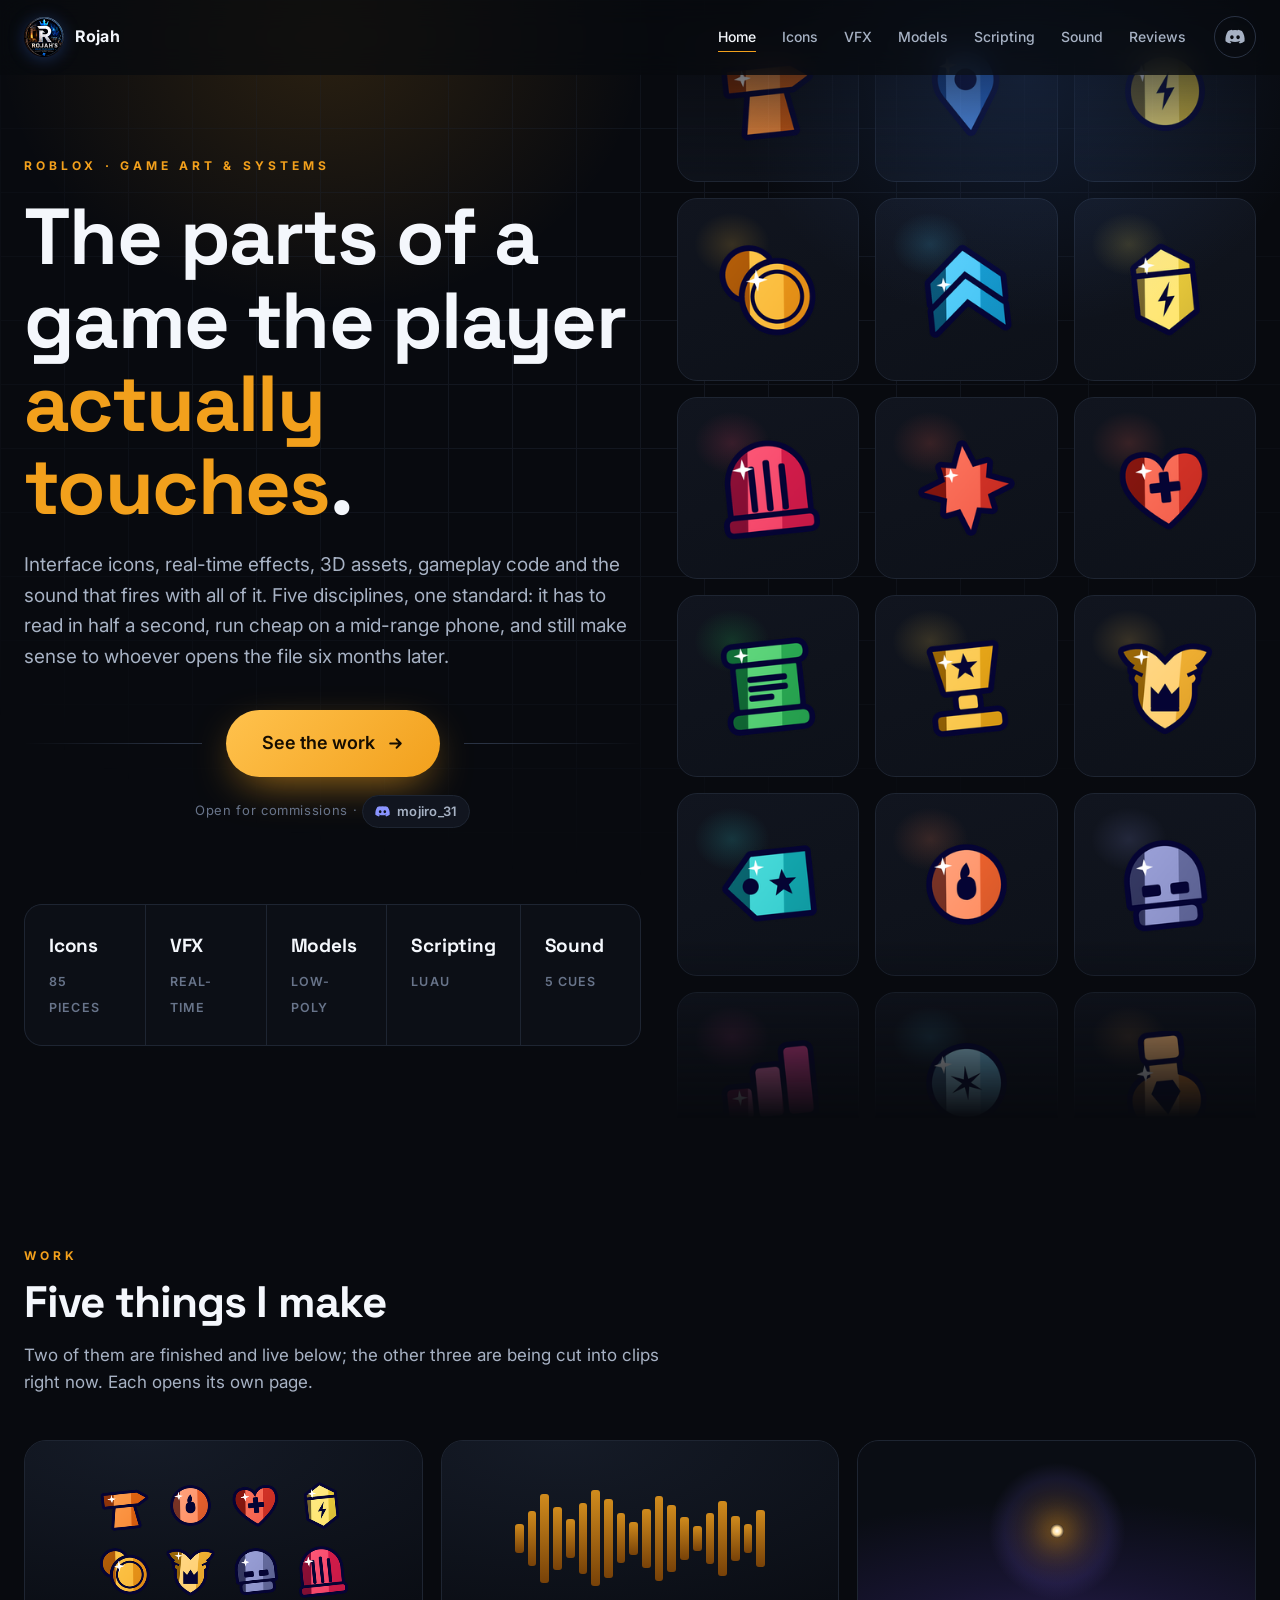
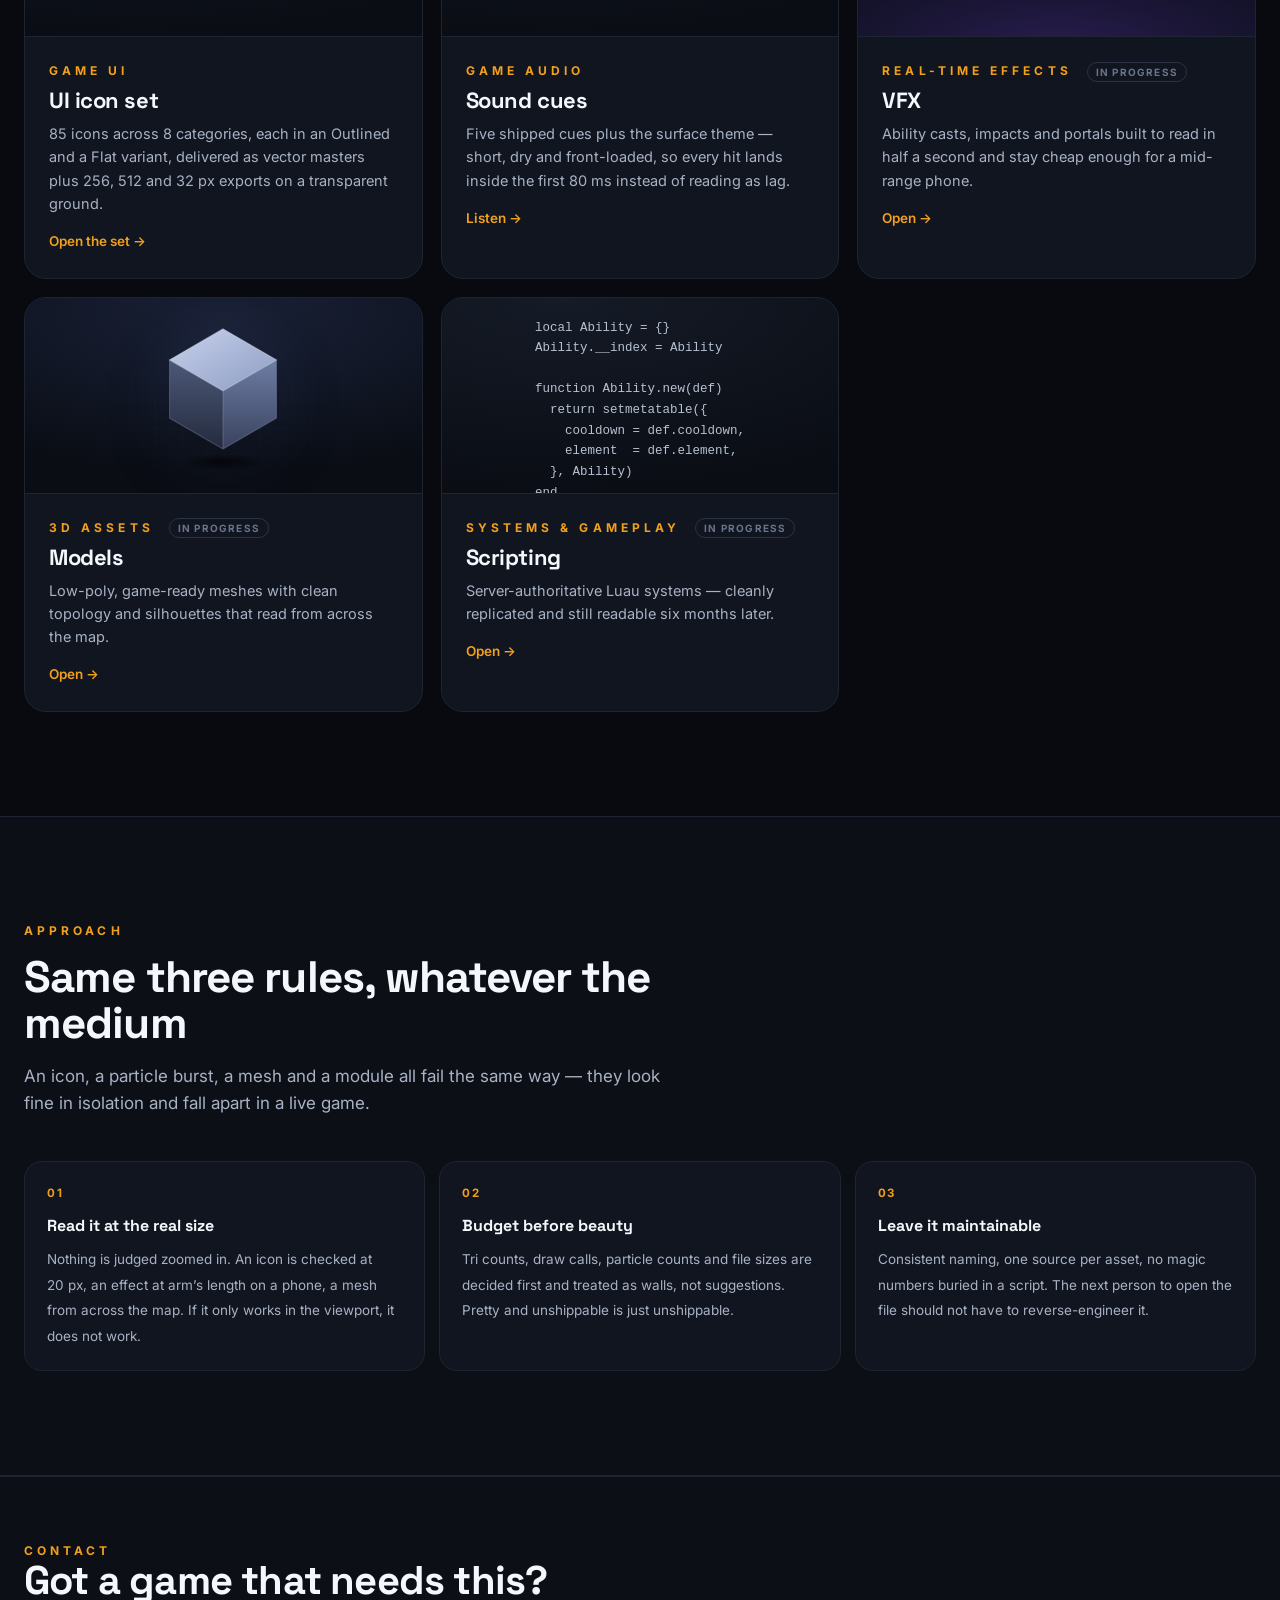
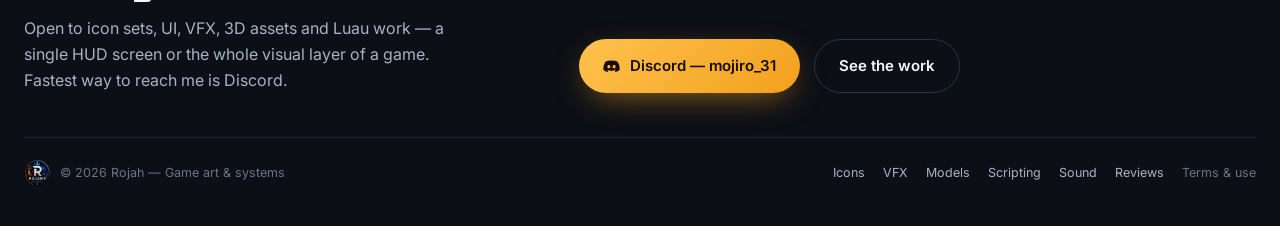
==== index.html @ 3797b139 "Portfolio site: icons, sound, VFX/models/scripting, reviews, terms" ====
<!doctype html>
<html lang="en">
<head>
<meta charset="utf-8">
<meta name="viewport" content="width=device-width,initial-scale=1">
<title>Rojah — Game UI &amp; Icon Design</title>
<meta name="description" content="Game UI icon systems — 85 icons in one visual language, built to read at 20 pixels, plus the sound cues that fire alongside them.">
<meta property="og:title" content="Rojah — Game UI &amp; Icon Design">
<meta property="og:description" content="Game UI icon systems — 85 icons in one visual language, built to read at 20 pixels, plus the sound cues that fire alongside them.">
<meta property="og:image" content="assets/og.png">
<link rel="icon" href="favicon.png">
<link rel="preconnect" href="https://fonts.googleapis.com">
<link rel="preconnect" href="https://fonts.gstatic.com" crossorigin>
<link href="https://fonts.googleapis.com/css2?family=Space+Grotesk:wght@500;700&family=Inter:wght@400;500;600;700&display=swap" rel="stylesheet">
<link rel="stylesheet" href="css/style.css">
</head>
<body>
<a class="skip" href="#main">Skip to content</a>
<nav class="nav" id="nav">
  <div class="wrap">
    <a class="brand" href="index.html"><span class="mk"><img src="assets/brand-sm.png" alt="" draggable="false"></span> Rojah</a>
    <div class="navlinks"><a href="index.html" class=on>Home</a><a href="icons.html">Icons</a><a href="vfx.html">VFX</a><a href="models.html">Models</a><a href="scripting.html">Scripting</a><a href="sounds.html">Sound</a><a href="reviews.html">Reviews</a></div>
    <button class="navcta dsc" data-copy="mojiro_31" data-tip="Add me on Discord — mojiro_31"
      aria-label="Add me on Discord, opens instructions"><svg viewBox="0 0 24 24" fill="currentColor" aria-hidden="true"><path d="M20.3 4.9A19 19 0 0 0 15.6 3.4l-.2.4a17.6 17.6 0 0 0-6.7 0l-.3-.4A19 19 0 0 0 3.7 4.9C1 9 .3 13 .6 17a19.2 19.2 0 0 0 5.8 2.9l1.2-1.9a12.4 12.4 0 0 1-1.9-.9l.5-.4a13.7 13.7 0 0 0 11.7 0l.5.4a12.4 12.4 0 0 1-2 .9l1.3 1.9a19.1 19.1 0 0 0 5.8-2.9c.4-4.7-.7-8.6-3.2-12.1ZM8.3 14.6c-1.1 0-2.1-1-2.1-2.3s.9-2.3 2.1-2.3c1.2 0 2.1 1 2.1 2.3s-.9 2.3-2.1 2.3Zm7.4 0c-1.2 0-2.1-1-2.1-2.3s.9-2.3 2.1-2.3 2.1 1 2.1 2.3-.9 2.3-2.1 2.3Z"/></svg></button>
  </div>
</nav>
<main id="main">

<header class="hero" id="top">
  <div class="gridlines"></div>
  <div class="wrap">
    <div>
      <div class="eyebrow">Roblox · Game art &amp; systems</div>
      <h1>The parts of a game the player <em>actually touches</em>.</h1>
      <p class="lede">Interface icons, real-time effects, 3D assets, gameplay code and the sound that
        fires with all of it. Five disciplines, one standard: it has to read in half a second, run cheap
        on a mid-range phone, and still make sense to whoever opens the file six months later.</p>
      <div class="cta ctarow">
        <span class="hr"></span>
        <a class="btn btn-primary" href="#work">See the work
          <svg width="15" height="15" viewBox="0 0 16 16" fill="none"><path d="M3 8h10M9 4l4 4-4 4" stroke="currentColor" stroke-width="1.8" stroke-linecap="round" stroke-linejoin="round"/></svg></a>
        <span class="hr"></span>
      </div>
      <p class="avail">Open for commissions ·
        <button class="tagbtn" data-copy="mojiro_31" aria-label="Add me on Discord, opens instructions">
          <svg viewBox="0 0 24 24" fill="currentColor" aria-hidden="true"><path d="M20.3 4.9A19 19 0 0 0 15.6 3.4l-.2.4a17.6 17.6 0 0 0-6.7 0l-.3-.4A19 19 0 0 0 3.7 4.9C1 9 .3 13 .6 17a19.2 19.2 0 0 0 5.8 2.9l1.2-1.9a12.4 12.4 0 0 1-1.9-.9l.5-.4a13.7 13.7 0 0 0 11.7 0l.5.4a12.4 12.4 0 0 1-2 .9l1.3 1.9a19.1 19.1 0 0 0 5.8-2.9c.4-4.7-.7-8.6-3.2-12.1ZM8.3 14.6c-1.1 0-2.1-1-2.1-2.3s.9-2.3 2.1-2.3c1.2 0 2.1 1 2.1 2.3s-.9 2.3-2.1 2.3Zm7.4 0c-1.2 0-2.1-1-2.1-2.3s.9-2.3 2.1-2.3 2.1 1 2.1 2.3-.9 2.3-2.1 2.3Z"/></svg><b>mojiro_31</b></button></p>
      <div class="stats disc">
        <a class="stat" href="icons.html"><b>Icons</b><span>85 pieces</span></a>
        <a class="stat" href="vfx.html"><b>VFX</b><span>Real-time</span></a>
        <a class="stat" href="models.html"><b>Models</b><span>Low-poly</span></a>
        <a class="stat" href="scripting.html"><b>Scripting</b><span>Luau</span></a>
        <a class="stat" href="sounds.html"><b>Sound</b><span>5 cues</span></a>
      </div>
    </div>
    <div class="reel" id="reel"></div>
  </div>
  <script src="js/reel.js"></script>
</header>

<section id="work">
  <div class="wrap">
    <div class="sechead reveal">
      <div class="eyebrow">Work</div>
      <h2>Five things I make</h2>
      <p>Two of them are finished and live below; the other three are being cut into clips right
        now. Each opens its own page.</p>
    </div>
    <div class="work">
      <a class="wcard reveal" href="icons.html">
        <div class="wvis" id="wvis-icons"></div>
        <div class="wtxt">
          <div class="eyebrow">Game UI</div>
          <h3>UI icon set</h3>
          <p>85 icons across 8 categories, each in an Outlined and a Flat variant, delivered as vector
            masters plus 256, 512 and 32 px exports on a transparent ground.</p>
          <span class="more">Open the set →</span>
        </div>
      </a>
      <a class="wcard reveal" href="sounds.html">
        <div class="wvis wvis-snd"><div class="wave" id="wvis-wave"></div></div>
        <div class="wtxt">
          <div class="eyebrow">Game audio</div>
          <h3>Sound cues</h3>
          <p>Five shipped cues plus the surface theme — short, dry and front-loaded, so every hit lands
            inside the first 80&nbsp;ms instead of reading as lag.</p>
          <span class="more">Listen →</span>
        </div>
      </a>
      <a class="wcard reveal" href="vfx.html">
        <div class="wvis wvis-vfx">
          <span class="glow"></span><span class="core"></span>
          <i></i><i></i><i></i>
        </div>
        <div class="wtxt">
          <div class="eyebrow">Real-time effects <em class="wip">in progress</em></div>
          <h3>VFX</h3>
          <p>Ability casts, impacts and portals built to read in half a second and stay cheap enough
            for a mid-range phone.</p>
          <span class="more">Open →</span>
        </div>
      </a>
      <a class="wcard reveal" href="models.html">
        <div class="wvis wvis-3d">
          <svg viewBox="0 0 160 172" class="cube">
            <defs>
              <linearGradient id="fTop" x1="0" y1="0" x2="1" y2="1">
                <stop offset="0" stop-color="#C7D2EC"/><stop offset="1" stop-color="#8D9CC2"/></linearGradient>
              <linearGradient id="fLeft" x1="0" y1="0" x2="0" y2="1">
                <stop offset="0" stop-color="#4C5878"/><stop offset="1" stop-color="#242B3D"/></linearGradient>
              <linearGradient id="fRight" x1="0" y1="0" x2="0" y2="1">
                <stop offset="0" stop-color="#6E7DA4"/><stop offset="1" stop-color="#39425E"/></linearGradient>
              <radialGradient id="shadow"><stop offset="0" stop-color="#000" stop-opacity=".62"/>
                <stop offset="1" stop-color="#000" stop-opacity="0"/></radialGradient>
            </defs>
            <ellipse class="cshadow" cx="80" cy="158" rx="46" ry="9" fill="url(#shadow)"/>
            <g class="cbody">
              <path d="M80 16 137 49 80 82 23 49z" fill="url(#fTop)"/>
              <path d="M23 49 80 82v62L23 111z" fill="url(#fLeft)"/>
              <path d="M137 49 80 82v62l57-33z" fill="url(#fRight)"/>
              <path d="M80 16 137 49 80 82 23 49z" fill="none" stroke="#DCE5F7" stroke-opacity=".5" stroke-width="1.2"/>
              <path d="M80 82v62M23 49v62l57 33M137 49v62L80 144" fill="none" stroke="#9FB0D6"
                    stroke-opacity=".28" stroke-width="1.2"/>
            </g>
          </svg>
        </div>
        <div class="wtxt">
          <div class="eyebrow">3D assets <em class="wip">in progress</em></div>
          <h3>Models</h3>
          <p>Low-poly, game-ready meshes with clean topology and silhouettes that read from across
            the map.</p>
          <span class="more">Open →</span>
        </div>
      </a>
      <a class="wcard reveal" href="scripting.html">
        <div class="wvis wvis-code"><pre>local Ability = {}
Ability.__index = Ability

function Ability.new(def)
  return setmetatable({
    cooldown = def.cooldown,
    element  = def.element,
  }, Ability)
end</pre></div>
        <div class="wtxt">
          <div class="eyebrow">Systems &amp; gameplay <em class="wip">in progress</em></div>
          <h3>Scripting</h3>
          <p>Server-authoritative Luau systems — cleanly replicated and still readable six months
            later.</p>
          <span class="more">Open →</span>
        </div>
      </a>
    </div>
  </div>
</section>

<section style="background:var(--bg-2);border-block:1px solid var(--line)">
  <div class="wrap">
    <div class="sechead reveal">
      <div class="eyebrow">Approach</div>
      <h2>Same three rules, whatever the medium</h2>
      <p>An icon, a particle burst, a mesh and a module all fail the same way — they look fine in
        isolation and fall apart in a live game.</p>
    </div>
    <div class="rules reveal" style="grid-template-columns:repeat(3,1fr)">
      <div class="rule"><u>01</u><b>Read it at the real size</b><span>Nothing is judged zoomed in. An icon is checked at 20&nbsp;px, an effect at arm&#8217;s length on a phone, a mesh from across the map. If it only works in the viewport, it does not work.</span></div>
      <div class="rule"><u>02</u><b>Budget before beauty</b><span>Tri counts, draw calls, particle counts and file sizes are decided first and treated as walls, not suggestions. Pretty and unshippable is just unshippable.</span></div>
      <div class="rule"><u>03</u><b>Leave it maintainable</b><span>Consistent naming, one source per asset, no magic numbers buried in a script. The next person to open the file should not have to reverse-engineer it.</span></div>
    </div>
  </div>
</section>
</main>
<footer id="contact">
  <div class="wrap">
    <div class="fgrid">
      <div>
        <div class="eyebrow">Contact</div>
        <h2>Got a game that needs this?</h2>
        <p>Open to icon sets, UI, VFX, 3D assets and Luau work — a single HUD screen or the whole
          visual layer of a game. Fastest way to reach me is Discord.</p>
      </div>
      <div class="cta" style="margin:0">
        <button class="btn btn-primary" data-copy="mojiro_31">
          <svg width="17" height="17" viewBox="0 0 24 24" fill="currentColor"><path d="M20.3 4.9A19 19 0 0 0 15.6 3.4l-.2.4a17.6 17.6 0 0 0-6.7 0l-.3-.4A19 19 0 0 0 3.7 4.9C1 9 .3 13 .6 17a19.2 19.2 0 0 0 5.8 2.9l1.2-1.9a12.4 12.4 0 0 1-1.9-.9l.5-.4a13.7 13.7 0 0 0 11.7 0l.5.4a12.4 12.4 0 0 1-2 .9l1.3 1.9a19.1 19.1 0 0 0 5.8-2.9c.4-4.7-.7-8.6-3.2-12.1ZM8.3 14.6c-1.1 0-2.1-1-2.1-2.3s.9-2.3 2.1-2.3c1.2 0 2.1 1 2.1 2.3s-.9 2.3-2.1 2.3Zm7.4 0c-1.2 0-2.1-1-2.1-2.3s.9-2.3 2.1-2.3 2.1 1 2.1 2.3-.9 2.3-2.1 2.3Z"/></svg>
          Discord — mojiro_31</button>
        <a class="btn btn-ghost" href="index.html#work">See the work</a>
      </div>
    </div>
    <div class="fine">
      <span class="fmark"><img src="assets/brand-sm.png" alt="" draggable="false">© 2026 Rojah — Game art &amp; systems</span>
      <span class="flinks">
        <a href="icons.html">Icons</a>
        <a href="vfx.html">VFX</a>
        <a href="models.html">Models</a>
        <a href="scripting.html">Scripting</a>
        <a href="sounds.html">Sound</a>
        <a href="reviews.html">Reviews</a>
        <a href="terms.html">Terms &amp; use</a>
      </span>
    </div>
  </div>
</footer>
<div class="modal" id="dsmodal">
  <div class="veil" data-dsclose></div>
  <div class="card ds">
    <button class="x" data-dsclose aria-label="Close">
      <svg width="13" height="13" viewBox="0 0 14 14"><path d="M1 1l12 12M13 1L1 13" stroke="currentColor" stroke-width="1.8" stroke-linecap="round"/></svg>
    </button>
    <div class="dsbody">
      <div class="dshead">
        <span class="dsmark"><svg viewBox="0 0 24 24" fill="currentColor" aria-hidden="true"><path d="M20.3 4.9A19 19 0 0 0 15.6 3.4l-.2.4a17.6 17.6 0 0 0-6.7 0l-.3-.4A19 19 0 0 0 3.7 4.9C1 9 .3 13 .6 17a19.2 19.2 0 0 0 5.8 2.9l1.2-1.9a12.4 12.4 0 0 1-1.9-.9l.5-.4a13.7 13.7 0 0 0 11.7 0l.5.4a12.4 12.4 0 0 1-2 .9l1.3 1.9a19.1 19.1 0 0 0 5.8-2.9c.4-4.7-.7-8.6-3.2-12.1ZM8.3 14.6c-1.1 0-2.1-1-2.1-2.3s.9-2.3 2.1-2.3c1.2 0 2.1 1 2.1 2.3s-.9 2.3-2.1 2.3Zm7.4 0c-1.2 0-2.1-1-2.1-2.3s.9-2.3 2.1-2.3 2.1 1 2.1 2.3-.9 2.3-2.1 2.3Z"/></svg></span>
        <div>
          <h3>Add me on Discord</h3>
          <p>Fastest way to reach me. I read messages daily and usually reply the same day.</p>
        </div>
      </div>

      <div class="dstag">
        <span>my tag</span>
        <code>mojiro_31</code>
        <button class="dscopy" data-tagcopy="mojiro_31">Copy</button>
      </div>

      <ol class="dssteps">
        <li><b>Open Discord</b> — the app, or <span class="mono">discord.com</span> in a browser.</li>
        <li>Go to <b>Home → Friends</b> and press the <b>Add Friend</b> button.</li>
        <li>Paste <span class="mono">mojiro_31</span> into the field and send the request.</li>
        <li>Write straight away what you need — one screen, a full icon set, VFX, models or code.
          Reference images and a rough deadline help me answer with a real price.</li>
      </ol>

      <p class="dsnote"><b>On a phone:</b> Discord app → <b>Friends</b> tab → <b>+</b> in the top
        right → <b>Add by username</b> → paste the tag.</p>
      <p class="dsnote">No account? Discord is free — sign up at
        <span class="mono">discord.com</span>, then follow the steps above.</p>
    </div>
  </div>
</div>
<script src="js/build.js"></script>
<script src="js/app.js"></script>
</body>
</html>
---- css/style.css ----
/* Portfolio — game UI, icon systems, audio */
:root{
  --bg:#080A0F; --bg-2:#0C0F16; --panel:#11151F; --panel-2:#161B27;
  --line:#1E2532; --line-2:#2A3344;
  --ink:#F4F7FC; --ink-2:#A7B2C4; --ink-3:#68748A;
  --gold:#F2A01C; --navy:#050434; --blue:#4C8DFF;
  --r:18px; --maxw:1280px;
  --ease:cubic-bezier(.22,.61,.36,1);
}
*{margin:0;padding:0;box-sizing:border-box}
[hidden]{display:none!important}
html{scroll-behavior:smooth;scroll-padding-top:94px}
body{
  background:var(--bg);color:var(--ink);
  font-family:Inter,-apple-system,BlinkMacSystemFont,"Segoe UI",Roboto,sans-serif;
  font-size:16px;line-height:1.6;-webkit-font-smoothing:antialiased;overflow-x:hidden;
}
h1,h2,h3,.display{font-family:"Space Grotesk",Inter,sans-serif;letter-spacing:-.02em;line-height:1.05;font-weight:700}
a{color:inherit;text-decoration:none}
img{display:block;max-width:100%}
button{font:inherit;color:inherit;background:none;border:none;cursor:pointer}
:focus{outline:none}
:focus-visible{outline:2px solid var(--gold);outline-offset:3px}
.wrap{width:min(var(--maxw),calc(100% - 48px));margin-inline:auto}
.skip{position:absolute;left:-9999px;top:0;z-index:200;background:var(--gold);color:#160D00;
  font-weight:700;font-size:14px;padding:12px 20px;border-radius:0 0 12px 0}
.skip:focus{left:0}
.eyebrow{font-size:12px;letter-spacing:.34em;text-transform:uppercase;color:var(--gold);font-weight:700}

/* ---------- nav ---------- */
.nav{position:fixed;inset:0 0 auto;z-index:60;backdrop-filter:blur(14px);
  background:rgba(8,10,15,.72);border-bottom:1px solid transparent;transition:border-color .3s,background .3s}
.nav.stuck{border-bottom-color:var(--line);background:rgba(8,10,15,.9)}
.nav .wrap{display:flex;align-items:center;gap:28px;height:74px}
.brand{display:flex;align-items:center;gap:11px;font-weight:700;letter-spacing:-.01em}
.brand .mk{width:40px;height:40px;display:grid;place-items:center;flex:0 0 auto}
.brand .mk img{width:40px;height:40px;filter:drop-shadow(0 2px 8px rgba(60,120,255,.28))}
.brand{font-size:16px;letter-spacing:.01em}
.navlinks{display:flex;gap:26px;margin-left:auto;font-size:14px;color:var(--ink-2);font-weight:500}
.navlinks a{position:relative;padding:4px 0;transition:color .2s}
.navlinks a:hover{color:var(--ink)}
.navlinks a:after{content:"";position:absolute;left:0;right:100%;bottom:0;height:1.5px;background:var(--gold);transition:right .28s var(--ease)}
.navlinks a:hover:after{right:0}
.navcta{font-size:13px;font-weight:600;padding:9px 16px;border:1px solid var(--line-2);border-radius:999px;
  transition:border-color .25s,background .25s,transform .25s}
.navcta:hover{border-color:var(--gold);background:rgba(242,160,28,.09);transform:translateY(-1px)}

/* ---------- hero ---------- */
.hero{position:relative;padding:156px 0 96px;overflow:hidden}
.hero:before{content:"";position:absolute;left:-10%;top:-30%;width:900px;height:760px;pointer-events:none;
  background:radial-gradient(closest-side,rgba(242,160,28,.15),transparent 72%)}
.hero:after{content:"";position:absolute;right:-12%;top:-24%;width:820px;height:700px;pointer-events:none;
  background:radial-gradient(closest-side,rgba(76,141,255,.14),transparent 72%)}
.gridlines{position:absolute;inset:0;pointer-events:none;opacity:.5;
  background-image:linear-gradient(var(--line) 1px,transparent 1px),linear-gradient(90deg,var(--line) 1px,transparent 1px);
  background-size:64px 64px;
  mask-image:radial-gradient(ellipse 90% 60% at 50% 30%,#000 20%,transparent 78%);
  -webkit-mask-image:radial-gradient(ellipse 90% 60% at 50% 30%,#000 20%,transparent 78%)}
.hero .wrap{position:relative;display:grid;grid-template-columns:minmax(0,1.05fr) minmax(0,.95fr);gap:56px;align-items:center}
.hero h1{font-size:clamp(42px,6.2vw,80px);margin:20px 0 22px}
.hero h1 em{font-style:normal;color:var(--gold)}
.lede{font-size:19px;color:var(--ink-2);max-width:56ch}
.cta{display:flex;gap:14px;margin-top:34px;flex-wrap:wrap}
.hero .cta{margin-top:38px;justify-content:center}
.ctarow{align-items:center;gap:24px;flex-wrap:nowrap}
.hr{flex:1 1 auto;min-width:0;height:1px;
  background:linear-gradient(90deg,transparent,var(--line-2) 88%)}
.hr + .btn + .hr{background:linear-gradient(90deg,var(--line-2) 12%,transparent)}
.avail{margin-top:18px;text-align:center;font-size:13px;letter-spacing:.05em;color:var(--ink-3)}
.avail b{color:var(--ink-2);font-weight:600}
.hero .cta .btn{font-size:18px;padding:19px 36px;gap:12px;border-radius:999px}
.hero .cta .btn svg{width:17px;height:17px}
.hero .cta .btn-primary{box-shadow:0 14px 44px -14px rgba(242,160,28,.8)}
.hero .cta .btn-primary:hover{box-shadow:0 20px 54px -14px rgba(242,160,28,.95)}
.btn{display:inline-flex;align-items:center;gap:10px;padding:14px 24px;border-radius:999px;font-weight:600;font-size:15px;
  transition:transform .25s var(--ease),box-shadow .25s,background .25s,border-color .25s}
.btn-primary{background:linear-gradient(135deg,#FFC24D,var(--gold));color:#160D00;box-shadow:0 10px 34px -12px rgba(242,160,28,.75)}
.btn-primary:hover{transform:translateY(-2px);box-shadow:0 16px 42px -12px rgba(242,160,28,.9)}
.btn-ghost{border:1px solid var(--line-2);color:var(--ink)}
.btn-ghost:hover{border-color:var(--ink-3);transform:translateY(-2px);background:rgba(255,255,255,.03)}

/* hero marquee */
.reel{position:absolute;top:-156px;bottom:-72px;right:0;width:min(47%,620px);min-width:0;
  display:grid;grid-template-columns:repeat(3,minmax(0,1fr));gap:16px;overflow:hidden;
  mask-image:linear-gradient(#0000,#000 16%,#000 84%,#0000);
  -webkit-mask-image:linear-gradient(#0000,#000 16%,#000 84%,#0000)}
.reel-col{display:flex;flex-direction:column;gap:16px;min-width:0;animation:drift 46s linear infinite}
.reel-col:nth-child(2){animation-duration:58s;animation-direction:reverse}
.reel-col:nth-child(3){animation-duration:52s}
@keyframes drift{to{transform:translateY(-50%)}}
.reel-cell{flex:0 0 auto;aspect-ratio:1;min-width:0;display:grid;place-items:center;border:1px solid var(--line);
  border-radius:20px;background:linear-gradient(160deg,var(--panel),#0D1119);position:relative;overflow:hidden}
.reel-cell:before{content:"";position:absolute;inset:0;opacity:.5;
  background:radial-gradient(closest-side at 30% 25%,var(--c,#fff0),transparent 70%)}
.reel-cell img,.reel-cell canvas{width:58%;height:auto;position:relative;pointer-events:none}
@media (prefers-reduced-motion:reduce){.reel-col{animation:none}}

/* ---------- stats ---------- */
.stats{display:grid;grid-template-columns:repeat(4,1fr);gap:1px;background:var(--line);
  border:1px solid var(--line);border-radius:var(--r);overflow:hidden;margin-top:76px}
.stat{background:var(--bg-2);padding:26px 24px;transition:background .25s}
.stat b{display:block;font-family:"Space Grotesk",sans-serif;font-size:38px;font-weight:700;letter-spacing:-.03em}
.stat span{font-size:12.5px;color:var(--ink-3);letter-spacing:.11em;text-transform:uppercase;font-weight:600}
.stats.disc{grid-template-columns:repeat(5,1fr)}
.stats.disc .stat b{font-size:19px;letter-spacing:-.01em;margin-bottom:7px}
.stats.disc .stat span{letter-spacing:.09em}
.stats.disc a.stat:hover{background:var(--panel-2)}
.stats.disc a.stat:hover b{color:var(--gold)}

/* ---------- sections ---------- */
section{padding:104px 0;position:relative}
.sechead{max-width:660px;margin-bottom:44px}
.sechead h2{font-size:clamp(30px,3.6vw,44px);margin:14px 0 16px}
.sechead p{color:var(--ink-2);font-size:17px}

/* ---------- toolbar ---------- */
.toolbar{position:sticky;top:74px;z-index:40;display:flex;flex-direction:column;gap:12px;
  padding:16px 0 14px;background:var(--bg);margin-bottom:26px}
.toolbar:after{content:"";position:absolute;left:0;right:0;top:100%;height:26px;pointer-events:none;
  background:linear-gradient(var(--bg),transparent)}
.tbtop{display:flex;gap:14px;align-items:center}
.search{position:relative;flex:0 1 280px}
.search input{width:100%;padding:11px 14px 11px 38px;border-radius:11px;background:var(--panel);
  border:1px solid var(--line);color:var(--ink);font-size:14px;transition:border-color .2s}
.search input:focus{outline:none;border-color:var(--gold)}
.search svg{position:absolute;left:13px;top:50%;transform:translateY(-50%);opacity:.45}
.chips{display:flex;gap:8px;flex-wrap:wrap}
.chip{font-size:13px;font-weight:600;padding:9px 15px;border-radius:999px;border:1px solid var(--line);
  color:var(--ink-2);background:var(--panel);transition:all .2s}
.chip:hover{border-color:var(--line-2);color:var(--ink)}
.chip.on{background:var(--gold);border-color:var(--gold);color:#160D00}
.chip i{font-style:normal;opacity:.6;margin-left:6px;font-size:11px}
.seg{margin-left:auto;display:flex;padding:4px;background:var(--panel);border:1px solid var(--line);border-radius:999px}
.seg button{font-size:13px;font-weight:600;padding:7px 15px;border-radius:999px;color:var(--ink-3);transition:all .2s}
.seg button.on{background:var(--panel-2);color:var(--ink);box-shadow:0 1px 0 rgba(255,255,255,.05) inset}

/* ---------- icon grid ---------- */
.grid{display:grid;grid-template-columns:repeat(auto-fill,minmax(104px,1fr));gap:11px}
.cell{min-width:0}
.cell{position:relative;border:1px solid var(--line);border-radius:14px;background:var(--panel);
  padding:16px 8px 12px;display:flex;flex-direction:column;align-items:center;gap:10px;cursor:pointer;
  transition:transform .3s var(--ease),border-color .3s,background .3s;
  opacity:0;transform:translateY(14px)}
.cell.in{opacity:1;transform:none}
.cell:before{content:"";position:absolute;inset:0;border-radius:inherit;opacity:0;transition:opacity .35s;
  background:radial-gradient(closest-side at 50% 34%,var(--c),transparent 72%)}
.cell:hover{transform:translateY(-5px);border-color:var(--line-2);background:var(--panel-2)}
.cell:hover:before{opacity:.19}
.cell img,.cell canvas{width:48px;height:48px;position:relative;transition:transform .35s var(--ease)}
.cell:hover img,.cell:hover canvas{transform:scale(1.09)}
.cell span{position:relative;font-size:11.5px;font-weight:600;color:var(--ink-2);text-align:center;line-height:1.28}
.empty{padding:60px 0;text-align:center;color:var(--ink-3)}

/* ---------- modal ---------- */
.modal{position:fixed;inset:0;z-index:90;display:none;place-items:center;padding:24px}
.modal.open{display:grid}
.modal .veil{position:absolute;inset:0;background:rgba(4,6,10,.82);backdrop-filter:blur(8px);animation:fade .25s}
.card{position:relative;width:min(720px,100%);background:var(--bg-2);border:1px solid var(--line-2);
  border-radius:24px;overflow:hidden;animation:pop .32s var(--ease)}
@keyframes fade{from{opacity:0}}
@keyframes pop{from{opacity:0;transform:translateY(16px) scale(.97)}}
.card .top{display:grid;grid-template-columns:250px 1fr;gap:26px;padding:30px}
.stage{position:relative;aspect-ratio:1;border-radius:18px;border:1px solid var(--line);
  background:linear-gradient(160deg,var(--panel),#0A0D14);display:grid;place-items:center;overflow:hidden}
.stage:before{content:"";position:absolute;inset:0;opacity:.22;background:radial-gradient(closest-side,var(--c),transparent 72%)}
.stage img{width:70%;height:auto;position:relative}
.stage canvas{width:216px;max-width:92%;height:auto;position:relative}
.card h3{font-size:27px;margin-bottom:6px}
.card .cat{font-size:13px;color:var(--gold);font-weight:600;letter-spacing:.05em;text-transform:uppercase}
.meta{display:flex;flex-wrap:wrap;gap:8px;margin:20px 0 22px}
.meta em{font-style:normal;font-size:12px;font-weight:600;color:var(--ink-2);background:var(--panel);
  border:1px solid var(--line);border-radius:999px;padding:6px 12px;display:inline-flex;align-items:center;gap:7px}
.swatch{width:11px;height:11px;border-radius:3px;background:var(--c)}
.dl{display:flex;gap:9px;flex-wrap:wrap}
.dl a{font-size:12.5px;font-weight:600;padding:9px 14px;border-radius:10px;border:1px solid var(--line-2);transition:.2s}
.dl a:hover{border-color:var(--gold);color:var(--gold)}
.card .bar{display:flex;align-items:center;gap:10px;padding:14px 30px;border-top:1px solid var(--line);color:var(--ink-3);font-size:12.5px}
.card .bar .sp{margin-left:auto;display:flex;gap:8px}
.nb{width:32px;height:32px;border-radius:9px;border:1px solid var(--line-2);display:grid;place-items:center;transition:.2s}
.nb:hover{border-color:var(--gold);color:var(--gold)}
.x{position:absolute;top:16px;right:16px;width:34px;height:34px;border-radius:10px;background:rgba(255,255,255,.05);
  display:grid;place-items:center;z-index:3;transition:.2s}
.x:hover{background:rgba(255,255,255,.12)}

/* ---------- sound ---------- */
.sounds{display:grid;grid-template-columns:repeat(auto-fit,minmax(280px,1fr));gap:16px}
.snd{border:1px solid var(--line);border-radius:var(--r);background:var(--panel);padding:22px;
  display:flex;flex-direction:column;gap:16px;transition:border-color .3s,transform .3s var(--ease)}
.snd:hover{border-color:var(--line-2);transform:translateY(-3px)}
.snd.playing{border-color:var(--gold)}
.snd .hd{display:flex;align-items:center;gap:13px}
.play{width:44px;height:44px;border-radius:50%;flex:0 0 auto;display:grid;place-items:center;
  background:linear-gradient(135deg,#FFC24D,var(--gold));color:#160D00;
  transition:transform .2s var(--ease),box-shadow .3s}
.play:hover{transform:scale(1.07)}
.play svg{transition:transform .18s var(--ease)}
.play.is-playing{box-shadow:0 0 0 4px rgba(242,160,28,.18)}
.play.is-playing svg{transform:scale(1.05)}
.snd.playing .play{animation:beat 2.4s ease-in-out infinite}
@keyframes beat{0%,100%{box-shadow:0 0 0 4px rgba(242,160,28,.18)}50%{box-shadow:0 0 0 9px rgba(242,160,28,.07)}}
.snd h4{font-size:16px;font-family:"Space Grotesk",sans-serif;font-weight:700}
.snd .sub{font-size:12.5px;color:var(--ink-3)}
.viz{display:flex;align-items:flex-end;gap:3px;height:52px}
.viz i{flex:1;background:linear-gradient(180deg,var(--gold),#8A4A05);border-radius:2px;height:20%;
  transition:height .09s linear;opacity:.32}
.snd.playing .viz i{opacity:1}
.snd p{font-size:13.5px;color:var(--ink-2)}
.snd .fine{font-size:12px;color:var(--ink-3);display:flex;gap:12px}

/* ---------- system ---------- */



.rules{display:grid;grid-template-columns:repeat(2,1fr);gap:14px}
.rule{border:1px solid var(--line);border-radius:var(--r);background:var(--panel);padding:22px}
.rule b{display:block;font-family:"Space Grotesk",sans-serif;font-size:16px;margin-bottom:7px}
.rule span{font-size:13.5px;color:var(--ink-2)}
.rule u{display:block;text-decoration:none;font-size:11.5px;letter-spacing:.14em;text-transform:uppercase;
  color:var(--gold);font-weight:700;margin-bottom:11px}

/* ---------- discord ---------- */
.dc{display:grid;grid-template-columns:minmax(0,1fr) minmax(0,380px);gap:32px;align-items:center}
.dcgrid{display:grid;grid-template-columns:repeat(auto-fit,minmax(120px,1fr));gap:13px}
.dcroles{border:1px solid var(--line);border-radius:var(--r);background:#2B2D31;padding:18px}
.dcrow{display:flex;align-items:center;gap:11px;padding:7px 9px;border-radius:9px}
.dcrow:hover{background:rgba(255,255,255,.04)}
.dcav{width:26px;height:26px;border-radius:50%;background:linear-gradient(135deg,#5865F2,#8A5CF6);flex:0 0 auto}
.dcrow b{font-size:14px;font-weight:600}
.dcrow img{width:19px;height:19px;margin-left:2px}

/* ---------- footer ---------- */
footer{border-top:1px solid var(--line);padding:64px 0 40px;background:var(--bg-2)}
.fgrid{display:flex;gap:32px;align-items:flex-end;flex-wrap:wrap}
footer h2{font-size:clamp(28px,3.4vw,40px);margin-bottom:14px}
footer p{color:var(--ink-2);max-width:46ch}
.fine{margin-top:44px;padding-top:22px;border-top:1px solid var(--line);display:flex;justify-content:space-between;
  color:var(--ink-3);font-size:12.5px;flex-wrap:wrap;gap:10px}

.reveal{opacity:0;transform:translateY(20px);transition:opacity .7s var(--ease),transform .7s var(--ease)}
.reveal.in{opacity:1;transform:none}

@media (max-width:980px){
  .hero{padding:120px 0 72px}
  .hero .wrap{grid-template-columns:1fr}
  .reel{position:static;width:auto;height:360px;inset:auto;order:-1}
  .stats.disc{grid-template-columns:repeat(2,1fr)}
  .stats{grid-template-columns:repeat(2,1fr)}
  .dc{grid-template-columns:1fr}
  .card .top{grid-template-columns:1fr}
  .stage{max-width:260px;margin-inline:auto}
}
@media (max-width:820px){
  .nav .wrap{flex-wrap:wrap;height:auto;padding-block:10px;gap:12px 18px}
  .navlinks{order:3;flex:1 1 100%;margin-left:0;overflow-x:auto;gap:20px;padding-bottom:2px;
    scrollbar-width:none}
  .navlinks::-webkit-scrollbar{display:none}
  .navcta{margin-left:auto;font-size:12px;padding:8px 13px}
  html{scroll-padding-top:130px}
}
@media (max-width:620px){
  .rules{grid-template-columns:1fr}
  .grid{grid-template-columns:repeat(auto-fill,minmax(88px,1fr))}
  .cell img,.cell canvas{width:44px;height:44px}
  .seg{margin-left:0}
  .search{flex:1 1 100%}
}

/* ---------- page header (inner pages) ---------- */
.pagehead{position:relative;padding:138px 0 44px;overflow:hidden;border-bottom:1px solid var(--line)}
.pagehead:before{content:"";position:absolute;left:-8%;top:-40%;width:820px;height:640px;pointer-events:none;
  background:radial-gradient(closest-side,rgba(242,160,28,.13),transparent 72%)}
.pagehead:after{content:"";position:absolute;right:-10%;top:-34%;width:720px;height:600px;pointer-events:none;
  background:radial-gradient(closest-side,rgba(76,141,255,.12),transparent 72%)}
.pagehead .wrap{position:relative}
.pagehead h1{font-size:clamp(36px,5vw,62px);margin:16px 0 18px}
.pills{display:flex;gap:9px;flex-wrap:wrap;margin-top:26px}
.pills span,.pills a{font-size:12.5px;font-weight:600;color:var(--ink-2);background:var(--panel);
  border:1px solid var(--line);border-radius:999px;padding:7px 14px;transition:.2s}
.pills b{color:var(--gold)}
.pills a:hover{border-color:var(--gold);color:var(--gold)}
.navlinks a.on{color:var(--ink)}
.navlinks a.on:after{right:0}

/* ---------- work cards (home) ---------- */
.work{display:grid;grid-template-columns:repeat(3,1fr);gap:18px}
.work-2{grid-template-columns:repeat(2,1fr);max-width:900px}
.wcard{border:1px solid var(--line);border-radius:22px;background:var(--panel);overflow:hidden;
  display:flex;flex-direction:column;transition:transform .35s var(--ease),border-color .3s,background .3s}
.wcard:hover{transform:translateY(-6px);border-color:var(--line-2);background:var(--panel-2)}
.wvis{height:196px;border-bottom:1px solid var(--line);position:relative;overflow:hidden;
  background:radial-gradient(120% 100% at 30% 0%,#151B27,#0A0D14);display:grid;place-items:center;padding:20px}
.wminis{display:grid;grid-template-columns:repeat(4,1fr);gap:12px;width:100%;max-width:250px}
.wminis img,.wminis canvas{width:100%;height:auto;transition:transform .4s var(--ease)}
.wcard:hover .wminis img,.wcard:hover .wminis canvas{transform:translateY(-3px) scale(1.06)}
.wvis-snd .wave{display:flex;align-items:center;gap:4px;height:96px;width:100%;max-width:250px}
.wvis-snd .wave i{flex:1;background:linear-gradient(180deg,var(--gold),#8A4A05);border-radius:3px;opacity:.85;
  animation:pulse 1.6s ease-in-out infinite}
@keyframes pulse{0%,100%{transform:scaleY(.4)}50%{transform:scaleY(1)}}
.wdc{display:flex;flex-direction:column;gap:9px;width:100%;max-width:230px}
.wdcrow{display:flex;align-items:center;gap:9px;font-size:13px;font-weight:600}
.wdcrow span{width:20px;height:20px;border-radius:50%;background:linear-gradient(135deg,#5865F2,#8A5CF6)}
.wdcrow img{width:17px;height:17px;margin-left:auto}
.wtxt{padding:24px}
.wtxt h3{font-size:22px;margin:9px 0 10px}
.wtxt p{font-size:14.5px;color:var(--ink-2)}
.more{display:inline-block;margin-top:16px;font-size:13.5px;font-weight:600;color:var(--gold)}

/* ---------- process steps ---------- */
.steps{display:grid;grid-template-columns:repeat(4,1fr);gap:14px}
.step{border:1px solid var(--line);border-radius:var(--r);background:var(--panel);padding:24px;position:relative}
.step u{display:block;text-decoration:none;font-family:"Space Grotesk",sans-serif;font-size:26px;
  color:var(--line-2);font-weight:700;margin-bottom:12px}
.step b{display:block;font-family:"Space Grotesk",sans-serif;font-size:16px;margin-bottom:8px}
.step span{font-size:13.5px;color:var(--ink-2)}
.cap{font-size:12.5px;color:var(--ink-3);margin-top:12px;text-align:center}

@media (max-width:980px){
  .work{grid-template-columns:1fr}
  .steps{grid-template-columns:repeat(2,1fr)}
  .rules[style]{grid-template-columns:repeat(2,1fr)!important}
}
@media (max-width:620px){
  .steps{grid-template-columns:1fr}
  .rules[style]{grid-template-columns:1fr!important}
  .pagehead{padding-top:110px}
}


/* ---------- artwork protection + toast ---------- */
img,canvas{-webkit-user-drag:none;user-select:none;-webkit-user-select:none;pointer-events:none;max-width:100%}
canvas.art{opacity:0;transition:opacity .35s var(--ease)}
canvas.art.lit{opacity:1}
.cell,.reel-cell,.stage,.wvis{-webkit-touch-callout:none}
.note{font-size:13px;color:var(--ink-3);border-left:2px solid var(--line-2);padding-left:12px;margin-top:4px}
button.navcta{cursor:pointer}
.navcta.dsc{width:42px;height:42px;padding:0;border-radius:50%;display:grid;place-items:center;position:relative}
.navcta.dsc svg{width:20px;height:20px;color:var(--ink-2);transition:color .2s}
.navcta.dsc:hover{background:rgba(88,101,242,.14);border-color:#5865F2}
.navcta.dsc:hover svg{color:#8b95ff}
[data-tip]:after{content:attr(data-tip);position:absolute;top:calc(100% + 11px);right:0;white-space:nowrap;
  background:var(--panel-2);border:1px solid var(--line-2);color:var(--ink-2);font-size:12.5px;font-weight:500;
  padding:8px 13px;border-radius:10px;pointer-events:none;opacity:0;transform:translateY(-4px);
  transition:opacity .2s,transform .2s var(--ease);box-shadow:0 12px 30px -14px #000}
[data-tip]:hover:after{opacity:1;transform:none}
[data-tip].tipped:after{border-color:var(--gold);color:var(--ink)}
.navcta.dsc.tipped{border-color:var(--gold);background:rgba(242,160,28,.12)}
.navcta.dsc.tipped svg{color:var(--gold)}
.tagbtn{display:inline-flex;align-items:center;gap:7px;cursor:pointer;vertical-align:middle;
  padding:5px 12px;border-radius:999px;border:1px solid var(--line);background:var(--panel);
  transition:border-color .2s,background .2s}
.tagbtn svg{width:15px;height:15px;color:#8b95ff}
.tagbtn b{font-size:13px;color:var(--ink-2);font-weight:600;letter-spacing:.02em}
.tagbtn:hover{border-color:#5865F2;background:rgba(88,101,242,.12)}
.tagbtn:hover b{color:var(--ink)}
.toast{position:fixed;left:50%;bottom:28px;transform:translate(-50%,16px);z-index:120;opacity:0;
  background:var(--panel-2);border:1px solid var(--line-2);color:var(--ink);font-size:13.5px;font-weight:600;
  padding:11px 20px;border-radius:999px;pointer-events:none;transition:opacity .25s,transform .25s var(--ease);
  box-shadow:0 14px 40px -16px #000}
.toast.show{opacity:1;transform:translate(-50%,0)}

.fmark{display:flex;align-items:center;gap:10px}
.fmark img{width:26px;height:26px;opacity:.9}


/* ---------- work pages ---------- */
.workgrid{display:grid;grid-template-columns:repeat(auto-fill,minmax(340px,1fr));gap:18px}
.wk{border:1px solid var(--line);border-radius:20px;background:var(--panel);overflow:hidden;
  transition:transform .35s var(--ease),border-color .3s}
.wk:hover{transform:translateY(-4px);border-color:var(--line-2)}
.wkmedia{position:relative;aspect-ratio:16/10;background:#0A0D14;cursor:pointer;overflow:hidden}
.wkmedia video,.wkmedia img{width:100%;height:100%;object-fit:cover}
.wkplay{position:absolute;left:50%;top:50%;transform:translate(-50%,-50%);width:52px;height:52px;
  border-radius:50%;display:grid;place-items:center;background:linear-gradient(135deg,#FFC24D,var(--gold));
  color:#160D00;transition:.25s var(--ease);box-shadow:0 10px 30px -10px rgba(0,0,0,.7)}
.wk:hover .wkplay{transform:translate(-50%,-50%) scale(1.08)}
.wk.is-playing .wkplay{opacity:0;pointer-events:none}
.wkcode{background:#0A0D14;border-bottom:1px solid var(--line);padding:20px;max-height:280px;overflow:auto}
.wkcode pre,.wvis-code pre{font:500 12.5px/1.65 ui-monospace,SFMono-Regular,Menlo,monospace;color:#B7C1D1;white-space:pre}
.wkcode .k{color:#C792EA;font-style:normal}.wkcode .s{color:#8BD49C;font-style:normal}
.wkcode .c{color:#5A6472;font-style:normal}.wkcode .n{color:#F2A01C;font-style:normal}
.wkbody{padding:22px}
.wkbody h3{font-size:19px;margin:8px 0 9px}
.wkbody p{font-size:14px;color:var(--ink-2)}
.wkmeta{display:flex;gap:7px;flex-wrap:wrap;margin-top:15px}
.wkmeta span{font-size:11.5px;font-weight:600;color:var(--ink-3);border:1px solid var(--line);
  border-radius:999px;padding:5px 11px}

/* empty state */
.blank{border:1px dashed var(--line-2);border-radius:22px;padding:64px 32px;text-align:center;
  display:flex;flex-direction:column;align-items:center;gap:10px;background:rgba(255,255,255,.012)}
.blank b{font-family:"Space Grotesk",sans-serif;font-size:19px}
.blank span{font-size:14px;color:var(--ink-3)}
.blankmark{width:54px;height:54px;border-radius:16px;margin-bottom:8px;
  background:radial-gradient(closest-side,rgba(242,160,28,.35),transparent 70%);
  border:1px solid var(--line-2)}

/* home card visuals for the new sections */
.wvis-vfx{position:relative;overflow:hidden;
  background:radial-gradient(130% 105% at 50% 112%,#2A1E52 0%,#171430 38%,#0A0D14 78%)}
.wvis-vfx .glow{position:absolute;left:50%;top:46%;width:190px;height:190px;margin:-95px 0 0 -95px;
  border-radius:50%;pointer-events:none;
  background:radial-gradient(closest-side,rgba(242,160,28,.22),rgba(140,110,255,.10) 55%,transparent 72%);
  animation:breathe 5.5s ease-in-out infinite}
.wvis-vfx .core{position:absolute;left:50%;top:46%;width:14px;height:14px;margin:-7px 0 0 -7px;border-radius:50%;
  background:radial-gradient(circle,#fff 0%,#FFDD9B 40%,rgba(242,160,28,0) 72%);
  box-shadow:0 0 26px 8px rgba(242,160,28,.42);animation:corepulse 3.2s ease-in-out infinite}
.wvis-vfx i{position:absolute;left:50%;top:46%;width:132px;height:132px;margin:-66px 0 0 -66px;border-radius:50%;
  border:1.5px solid rgba(242,160,28,.6);opacity:0;
  box-shadow:0 0 20px rgba(242,160,28,.16),inset 0 0 22px rgba(242,160,28,.10);
  animation:ripple 3.9s cubic-bezier(.16,.62,.3,1) infinite}
.wvis-vfx i:nth-child(4){animation-delay:1.3s;border-color:rgba(150,120,255,.55);
  box-shadow:0 0 20px rgba(150,120,255,.18),inset 0 0 22px rgba(150,120,255,.10)}
.wvis-vfx i:nth-child(5){animation-delay:2.6s;border-color:rgba(255,120,190,.45);
  box-shadow:0 0 20px rgba(255,120,190,.16),inset 0 0 22px rgba(255,120,190,.08)}
@keyframes ripple{0%{transform:scale(.14);opacity:0}14%{opacity:1}100%{transform:scale(1.18);opacity:0}}
@keyframes corepulse{0%,100%{transform:scale(1);opacity:.92}50%{transform:scale(1.3);opacity:1}}
@keyframes breathe{0%,100%{opacity:.7;transform:scale(.94)}50%{opacity:1;transform:scale(1.06)}}

.wvis-3d{position:relative;overflow:hidden;
  background:radial-gradient(120% 100% at 50% 8%,#1A2136 0%,#111726 42%,#0A0D14 82%)}
.wvis-3d:before{content:"";position:absolute;inset:0;pointer-events:none;opacity:.5;
  background-image:linear-gradient(rgba(120,150,220,.10) 1px,transparent 1px),
                   linear-gradient(90deg,rgba(120,150,220,.10) 1px,transparent 1px);
  background-size:26px 26px;
  mask-image:radial-gradient(closest-side at 50% 62%,#000,transparent 78%);
  -webkit-mask-image:radial-gradient(closest-side at 50% 62%,#000,transparent 78%)}
.wvis-3d .cube{width:150px;height:auto;position:relative;
  filter:drop-shadow(0 14px 26px rgba(0,0,0,.55)) drop-shadow(0 0 22px rgba(110,140,220,.18))}
.wvis-3d .cbody{transform-origin:50% 55%;animation:hover3d 5.6s ease-in-out infinite}
.wvis-3d .cshadow{animation:hovershadow 5.6s ease-in-out infinite}
@keyframes hover3d{0%,100%{transform:translateY(4px)}50%{transform:translateY(-7px)}}
@keyframes hovershadow{0%,100%{opacity:.85;transform:scaleX(1)}50%{opacity:.5;transform:scaleX(.86)}}
.wcard:hover .wvis-3d .cbody{animation-duration:3.4s}

.wip{font-style:normal;font-size:10px;letter-spacing:.12em;color:var(--ink-3);border:1px solid var(--line-2);
  border-radius:999px;padding:3px 8px;margin-left:8px;vertical-align:middle}
@media (prefers-reduced-motion:reduce){.wvis-vfx i,.wvis-vfx .core,.wvis-vfx .glow,
  .wvis-3d .cbody,.wvis-3d .cshadow{animation:none}}

.play.loading{opacity:.55;pointer-events:none}
.play.loading svg{animation:spin 1s linear infinite}


/* ---------- legal page ---------- */
.legal{max-width:760px}
.legal h2{font-size:20px;margin:38px 0 12px;color:var(--ink)}
.legal h2:first-child{margin-top:0}
.legal p{color:var(--ink-2);font-size:15.5px;margin-bottom:12px}
.legal ul{list-style:none;margin:4px 0 14px;padding:0}
.legal li{position:relative;color:var(--ink-2);font-size:15.5px;padding-left:22px;margin-bottom:9px}
.legal li:before{content:"";position:absolute;left:4px;top:10px;width:6px;height:6px;border-radius:2px;
  background:var(--gold);opacity:.75}
.legal b{color:var(--ink)}
.fineprint{margin-top:40px;padding-top:20px;border-top:1px solid var(--line);
  font-size:13px!important;color:var(--ink-3)!important}
.flinks{display:flex;gap:18px;flex-wrap:wrap;align-items:center}
.fine a{color:var(--ink-2);border-bottom:1px solid transparent;transition:.2s}
.fine a:hover{color:var(--gold);border-bottom-color:var(--gold)}
.flinks a:last-child{color:var(--ink-3)}


/* ---------- discord how-to dialog ---------- */
.card.ds{width:min(560px,100%)}
.dsbody{padding:32px 34px 30px}
.dshead{display:flex;gap:16px;align-items:flex-start;margin-bottom:24px}
.dsmark{flex:0 0 auto;width:46px;height:46px;border-radius:14px;display:grid;place-items:center;
  background:linear-gradient(140deg,#5865F2,#3b45c9);color:#fff}
.dsmark svg{width:24px;height:24px}
.dshead h3{font-size:23px;margin-bottom:6px}
.dshead p{font-size:14px;color:var(--ink-2)}
.dstag{display:flex;align-items:center;gap:12px;padding:14px 16px;border-radius:14px;
  background:var(--panel);border:1px solid var(--line-2);margin-bottom:24px}
.dstag > span{font-size:11px;letter-spacing:.14em;text-transform:uppercase;color:var(--ink-3);font-weight:700}
.dstag code{font-family:ui-monospace,SFMono-Regular,Menlo,monospace;font-size:17px;font-weight:600;color:var(--ink)}
.dscopy{margin-left:auto;font-size:13px;font-weight:600;padding:9px 18px;border-radius:10px;
  background:linear-gradient(135deg,#FFC24D,var(--gold));color:#160D00;transition:.2s}
.dscopy:hover{transform:translateY(-1px)}
.dscopy.done{background:none;border:1px solid #2FB457;color:#63D97F}
.dssteps{list-style:none;counter-reset:s;padding:0;margin:0 0 22px}
.dssteps li{counter-increment:s;position:relative;padding-left:40px;margin-bottom:15px;
  font-size:14.5px;color:var(--ink-2);line-height:1.6}
.dssteps li:before{content:counter(s);position:absolute;left:0;top:0;width:25px;height:25px;
  border-radius:50%;display:grid;place-items:center;font-size:12px;font-weight:700;
  background:var(--panel-2);border:1px solid var(--line-2);color:var(--gold)}
.dssteps b{color:var(--ink)}
.mono{font-family:ui-monospace,SFMono-Regular,Menlo,monospace;font-size:13.5px;color:var(--ink);
  background:var(--panel);border:1px solid var(--line);border-radius:6px;padding:2px 7px}
.dsnote{font-size:13px;color:var(--ink-3);line-height:1.6;margin-top:10px}
.dsnote b{color:var(--ink-2)}
@media (max-width:620px){ .dsbody{padding:26px 22px 24px} .dstag{flex-wrap:wrap} .dscopy{margin-left:0} }


/* ---------- reviews ---------- */
.vgrid{display:grid;grid-template-columns:repeat(auto-fill,minmax(320px,1fr));gap:18px;align-items:start}
.vouch{margin:0;border:1px solid var(--line);border-radius:20px;background:var(--panel);overflow:hidden;
  transition:transform .35s var(--ease),border-color .3s}
.vouch:hover{transform:translateY(-4px);border-color:var(--line-2)}
.vshot{position:relative;cursor:zoom-in;background:#0A0D14;border-bottom:1px solid var(--line);
  max-height:460px;overflow:hidden;pointer-events:auto}
.vshot img{width:100%;height:auto;display:block}
.vshot:after{content:"";position:absolute;inset:0;background:linear-gradient(transparent 70%,rgba(8,10,15,.55));
  opacity:0;transition:opacity .3s}
.vouch:hover .vshot:after{opacity:1}
.vouch figcaption{padding:18px 20px}
.vq{font-size:14.5px;color:var(--ink-2);line-height:1.6;margin-bottom:12px}
.vmeta{display:flex;align-items:baseline;gap:10px;flex-wrap:wrap;font-size:12.5px}
.vmeta b{font-size:14px;color:var(--ink)}
.vmeta span{color:var(--gold);font-weight:600}
.vmeta time{color:var(--ink-3);margin-left:auto}
.shotcard{width:auto;max-width:min(900px,100%);background:transparent;border:none}
#shotimg{max-width:100%;max-height:82vh;width:auto;border-radius:16px;border:1px solid var(--line-2);display:block}
.shotcard .x{background:rgba(10,13,20,.75);border:1px solid var(--line-2)}
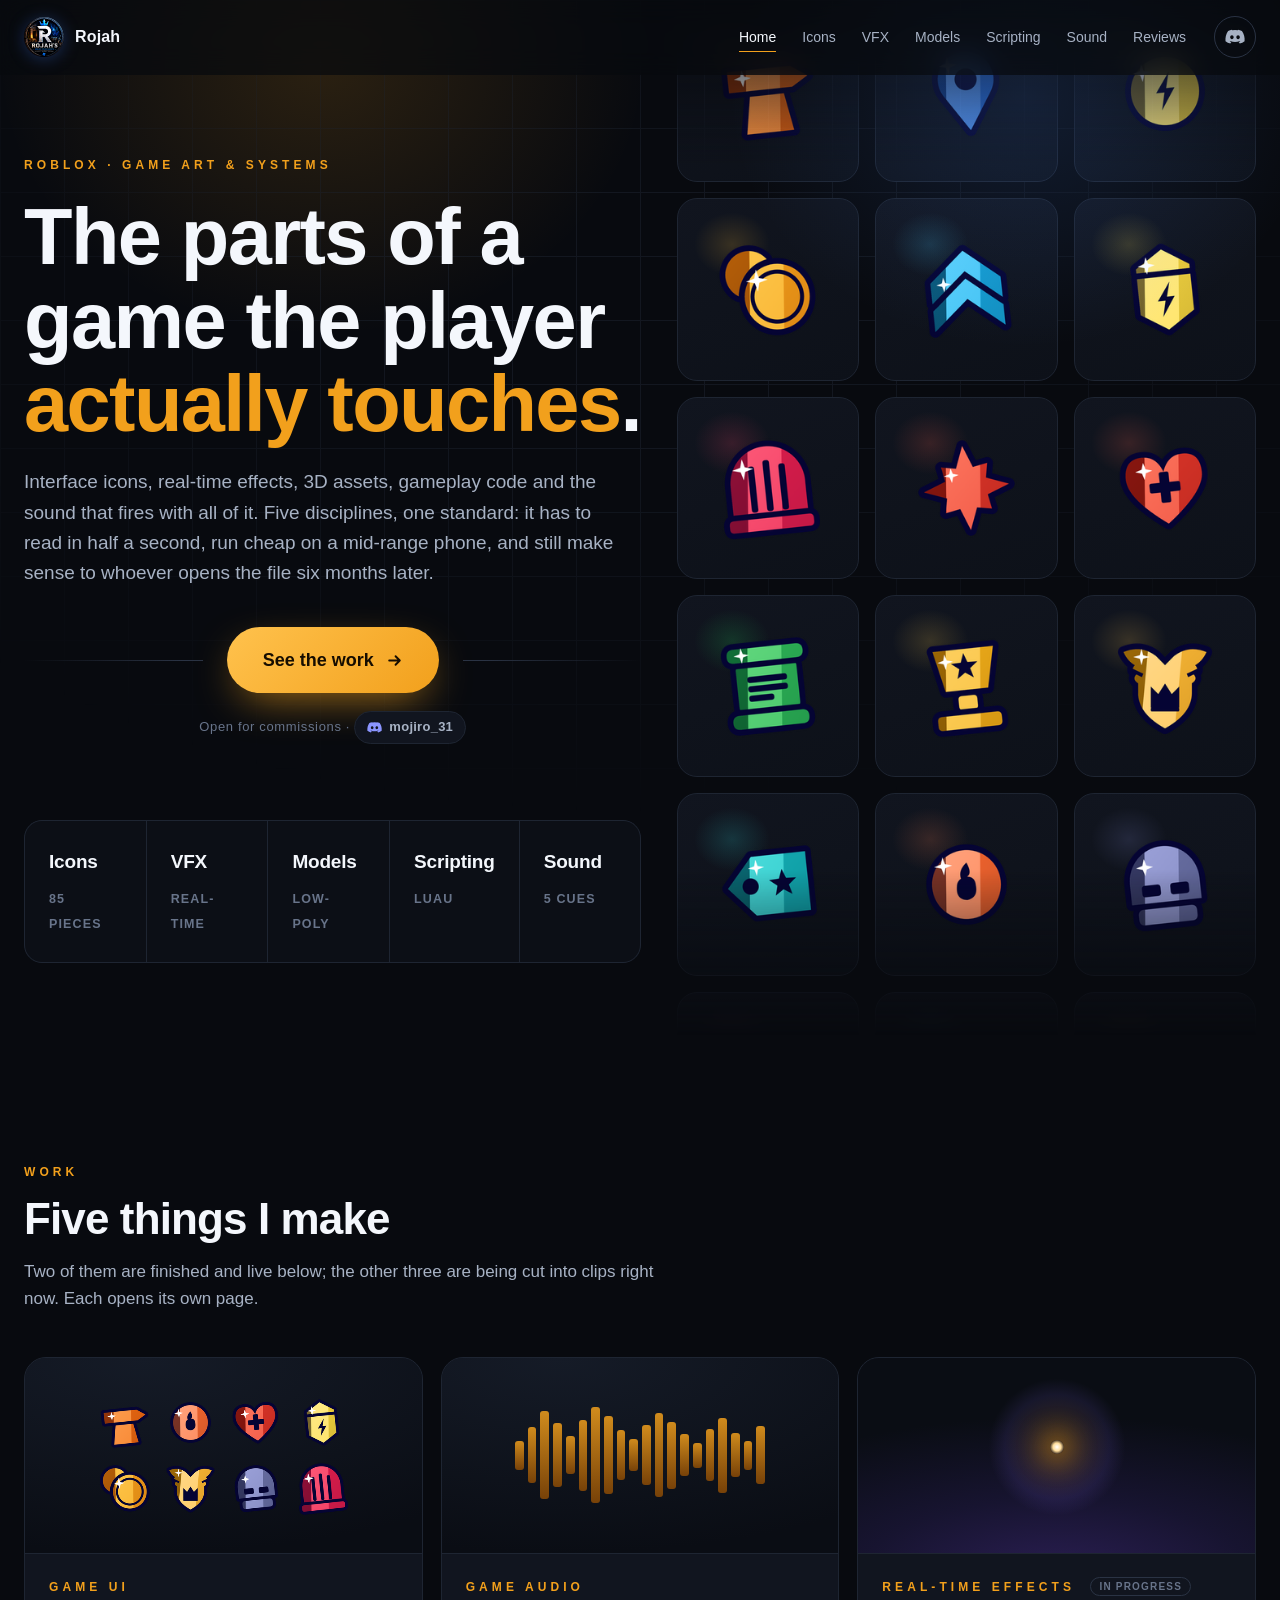
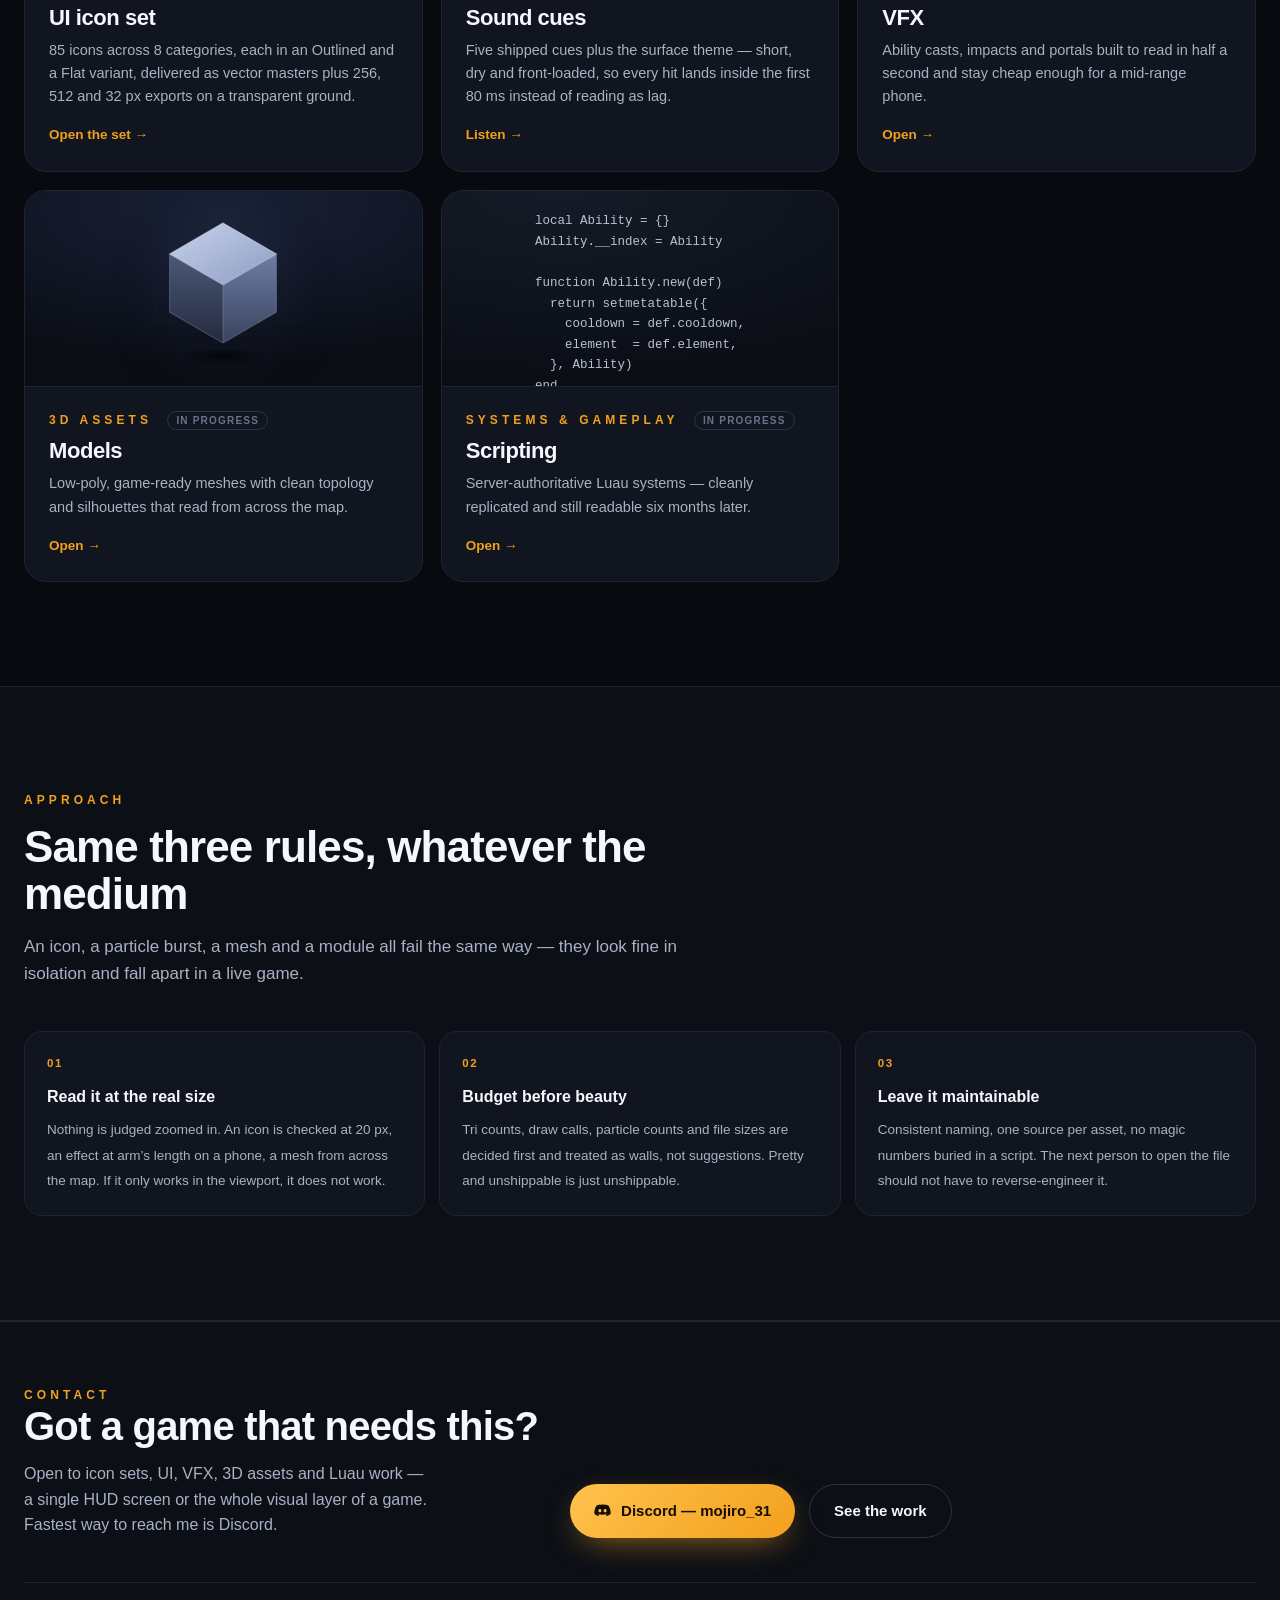
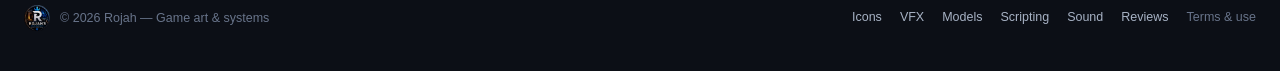
==== commit ac97d841: "Security policy in-page (GitHub Pages ignores _headers); drop anatomy figure" ====
--- a/index.html
+++ b/index.html
@@ -3,6 +3,8 @@
 <head>
 <meta charset="utf-8">
 <meta name="viewport" content="width=device-width,initial-scale=1">
+<meta http-equiv="Content-Security-Policy" content="default-src 'self'; base-uri 'none'; form-action 'none'; object-src 'none'; script-src 'self'; style-src 'self' 'unsafe-inline' https://fonts.googleapis.com; font-src 'self' https://fonts.gstatic.com; img-src 'self' data:; media-src 'self' blob:; connect-src 'self'">
+<meta name="referrer" content="strict-origin-when-cross-origin">
 <title>Rojah — Game UI &amp; Icon Design</title>
 <meta name="description" content="Game UI icon systems — 85 icons in one visual language, built to read at 20 pixels, plus the sound cues that fire alongside them.">
 <meta property="og:title" content="Rojah — Game UI &amp; Icon Design">
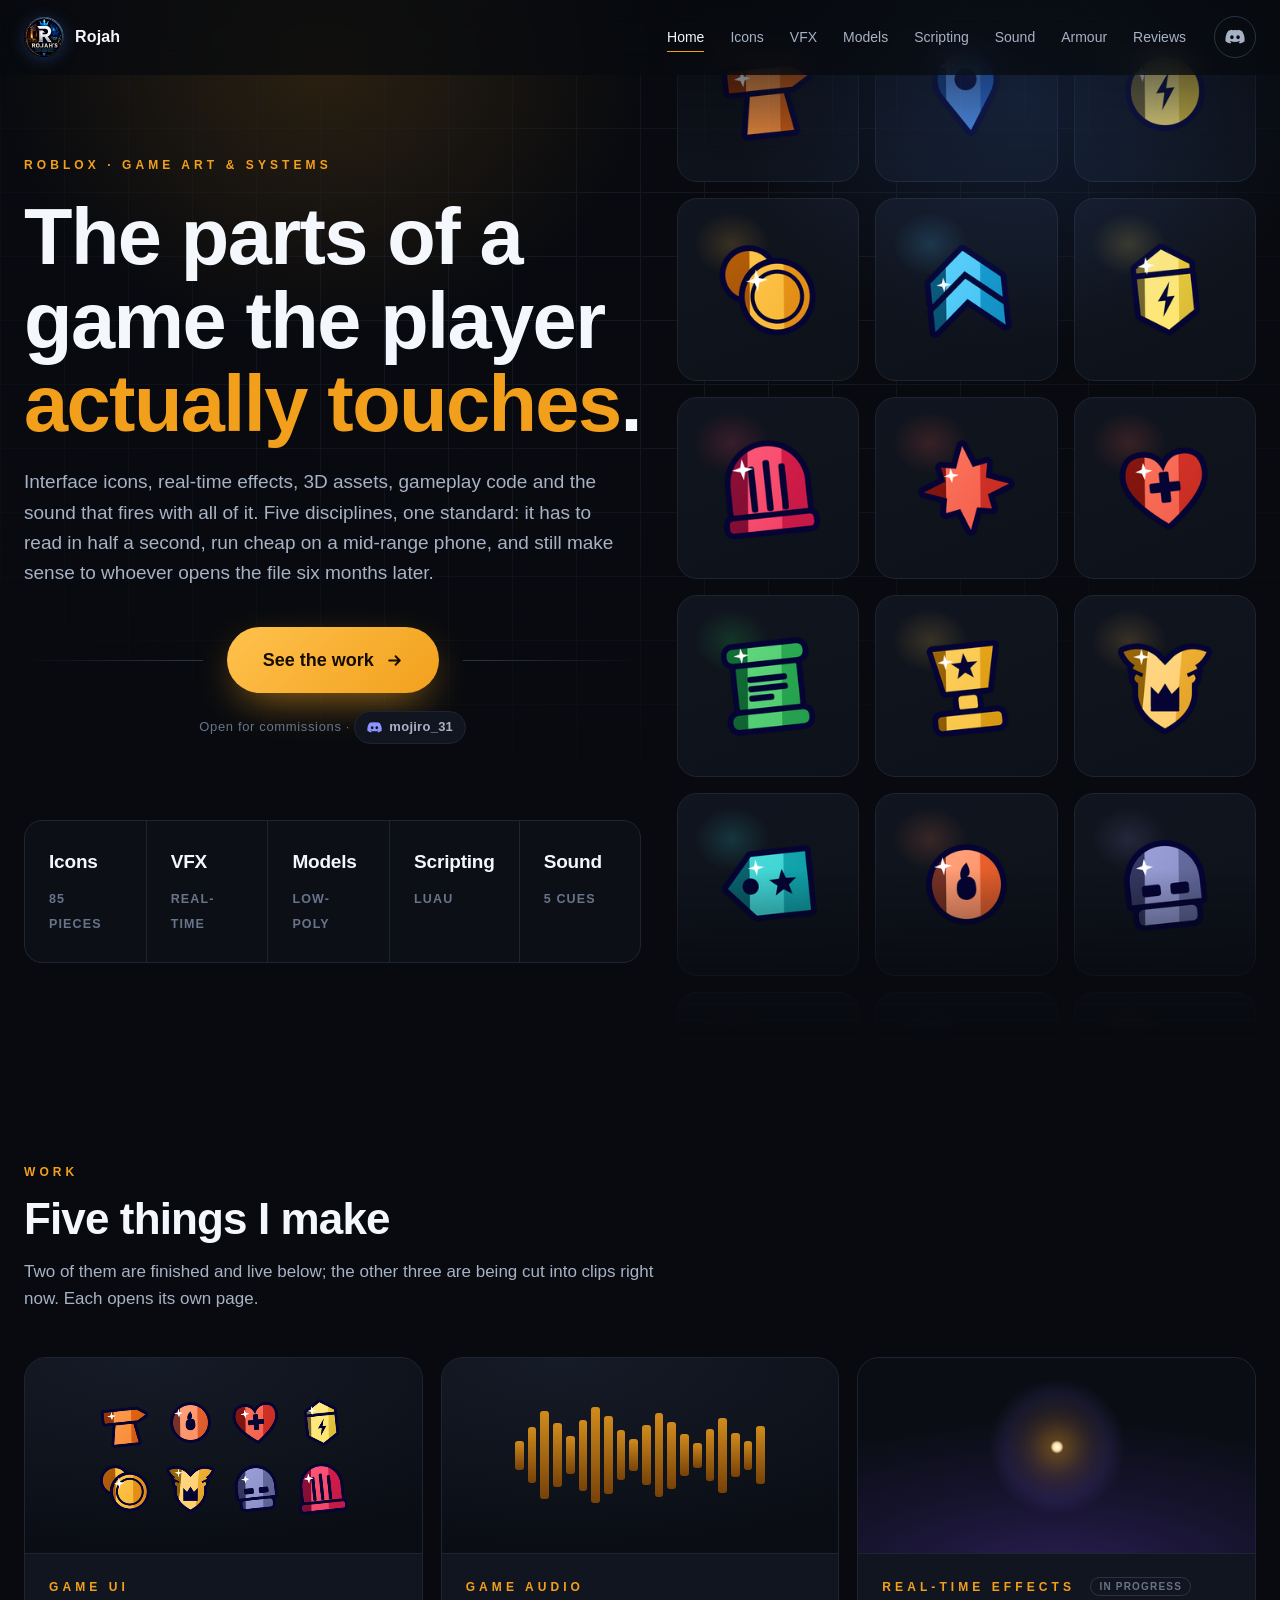
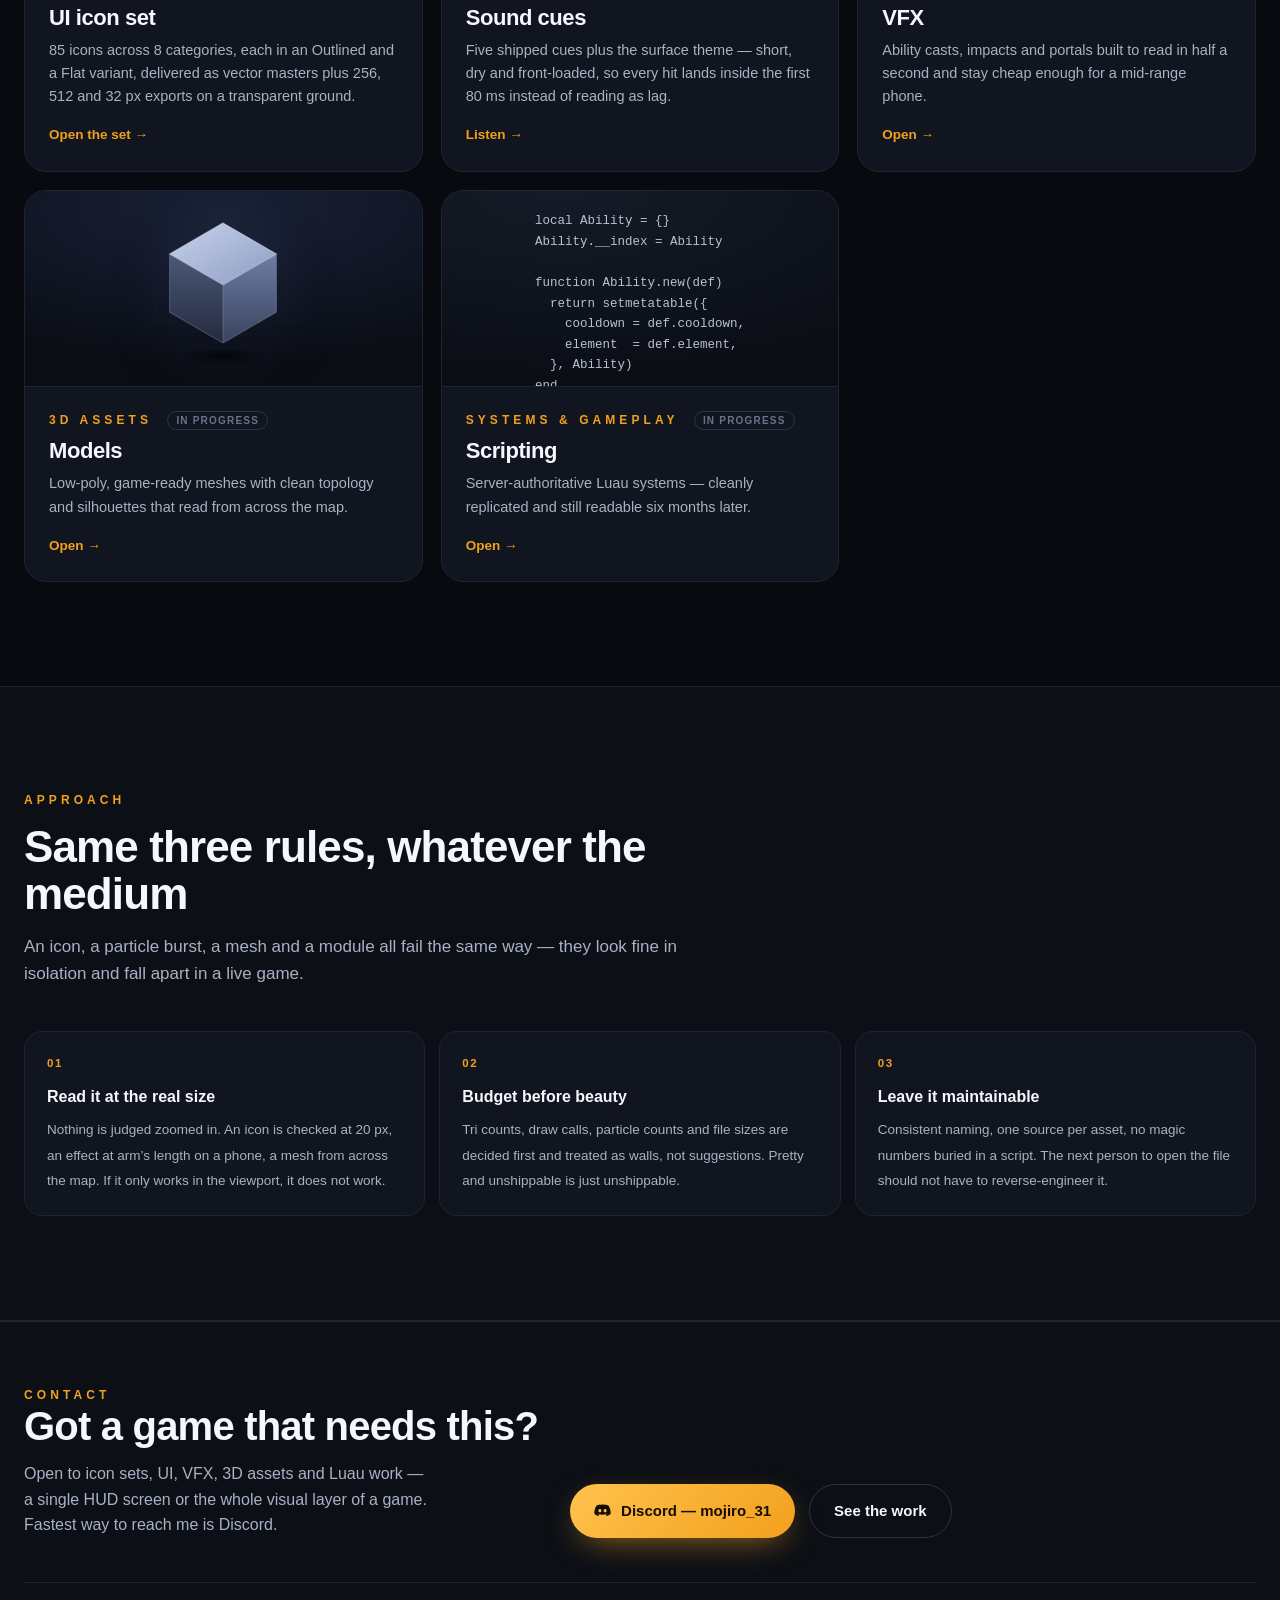
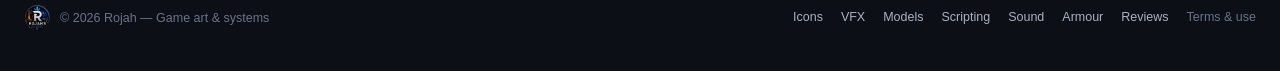
==== commit 9de9830f: "Armour sets showcase page" ====
--- a/index.html
+++ b/index.html
@@ -21,7 +21,7 @@
 <nav class="nav" id="nav">
   <div class="wrap">
     <a class="brand" href="index.html"><span class="mk"><img src="assets/brand-sm.png" alt="" draggable="false"></span> Rojah</a>
-    <div class="navlinks"><a href="index.html" class=on>Home</a><a href="icons.html">Icons</a><a href="vfx.html">VFX</a><a href="models.html">Models</a><a href="scripting.html">Scripting</a><a href="sounds.html">Sound</a><a href="reviews.html">Reviews</a></div>
+    <div class="navlinks"><a href="index.html" class=on>Home</a><a href="icons.html">Icons</a><a href="vfx.html">VFX</a><a href="models.html">Models</a><a href="scripting.html">Scripting</a><a href="sounds.html">Sound</a><a href="armour.html">Armour</a><a href="reviews.html">Reviews</a></div>
     <button class="navcta dsc" data-copy="mojiro_31" data-tip="Add me on Discord — mojiro_31"
       aria-label="Add me on Discord, opens instructions"><svg viewBox="0 0 24 24" fill="currentColor" aria-hidden="true"><path d="M20.3 4.9A19 19 0 0 0 15.6 3.4l-.2.4a17.6 17.6 0 0 0-6.7 0l-.3-.4A19 19 0 0 0 3.7 4.9C1 9 .3 13 .6 17a19.2 19.2 0 0 0 5.8 2.9l1.2-1.9a12.4 12.4 0 0 1-1.9-.9l.5-.4a13.7 13.7 0 0 0 11.7 0l.5.4a12.4 12.4 0 0 1-2 .9l1.3 1.9a19.1 19.1 0 0 0 5.8-2.9c.4-4.7-.7-8.6-3.2-12.1ZM8.3 14.6c-1.1 0-2.1-1-2.1-2.3s.9-2.3 2.1-2.3c1.2 0 2.1 1 2.1 2.3s-.9 2.3-2.1 2.3Zm7.4 0c-1.2 0-2.1-1-2.1-2.3s.9-2.3 2.1-2.3 2.1 1 2.1 2.3-.9 2.3-2.1 2.3Z"/></svg></button>
   </div>
@@ -195,6 +195,7 @@
         <a href="models.html">Models</a>
         <a href="scripting.html">Scripting</a>
         <a href="sounds.html">Sound</a>
+        <a href="armour.html">Armour</a>
         <a href="reviews.html">Reviews</a>
         <a href="terms.html">Terms &amp; use</a>
       </span>
--- a/css/style.css
+++ b/css/style.css
@@ -510,3 +510,46 @@
 .shotcard{width:auto;max-width:min(900px,100%);background:transparent;border:none}
 #shotimg{max-width:100%;max-height:82vh;width:auto;border-radius:16px;border:1px solid var(--line-2);display:block}
 .shotcard .x{background:rgba(10,13,20,.75);border:1px solid var(--line-2)}
+
+
+/* ---------- перемикач наборів ---------- */
+.sets{display:grid;grid-template-columns:repeat(2,minmax(0,1fr));gap:14px;max-width:720px;margin-bottom:6px}
+.setbtn{text-align:left;padding:16px 20px;border-radius:16px;border:1px solid var(--line);
+  background:var(--panel);transition:border-color .25s,background .25s,transform .25s var(--ease)}
+.setbtn b{display:block;font-family:"Space Grotesk",sans-serif;font-size:16px;color:var(--ink-2);margin-bottom:4px}
+.setbtn i{font-style:normal;font-size:12.5px;color:var(--ink-3)}
+.setbtn:hover{transform:translateY(-2px);border-color:var(--line-2)}
+.setbtn.on{border-color:var(--gold);background:rgba(242,160,28,.08)}
+.setbtn.on b{color:var(--gold)}
+.setbtn.on i{color:var(--ink-2)}
+@media (max-width:620px){.sets{grid-template-columns:1fr}}
+
+
+/* ---------- armour sets ---------- */
+.armour{display:flex;flex-direction:column;gap:20px}
+.aset{display:grid;grid-template-columns:minmax(0,300px) minmax(0,1fr);gap:26px;
+  border:1px solid var(--line);border-left:3px solid var(--c,var(--line-2));
+  border-radius:20px;background:var(--panel);padding:22px;transition:border-color .3s,transform .3s var(--ease)}
+.aset:hover{transform:translateY(-3px);border-color:var(--line-2);border-left-color:var(--c)}
+.aworn{border-radius:14px;overflow:hidden;background:#0A0D14;aspect-ratio:4/5;
+  display:grid;place-items:center}
+.aworn img{width:100%;height:100%;object-fit:cover}
+.ahold{display:flex;flex-direction:column;align-items:center;gap:6px;color:var(--ink-3);text-align:center;padding:20px}
+.ahold span{font-family:"Space Grotesk",sans-serif;font-size:19px;color:var(--c,var(--ink-2))}
+.ahold i{font-style:normal;font-size:12px;letter-spacing:.08em;text-transform:uppercase}
+.ahead{display:flex;align-items:center;gap:12px;margin-bottom:10px}
+.ahead h3{font-size:24px}
+.arar{font-style:normal;font-size:11.5px;font-weight:700;letter-spacing:.12em;text-transform:uppercase;
+  color:var(--c);border:1px solid var(--c);border-radius:999px;padding:4px 11px;opacity:.9}
+.abody p{font-size:14.5px;color:var(--ink-2);max-width:72ch}
+.apieces{display:grid;grid-template-columns:repeat(7,minmax(0,1fr));gap:10px;margin-top:20px}
+.apiece{margin:0;text-align:center}
+.apiece img,.apend{display:block;width:100%;aspect-ratio:1;border-radius:10px;
+  background:#0A0D14;border:1px solid var(--line);object-fit:cover}
+.apend{background:repeating-linear-gradient(135deg,#0E1218 0 6px,#141922 6px 12px)}
+.apiece figcaption{margin-top:7px;font-size:11px;color:var(--ink-3);letter-spacing:.04em}
+@media (max-width:900px){
+  .aset{grid-template-columns:1fr}
+  .aworn{aspect-ratio:16/10;max-height:320px}
+  .apieces{grid-template-columns:repeat(4,minmax(0,1fr))}
+}
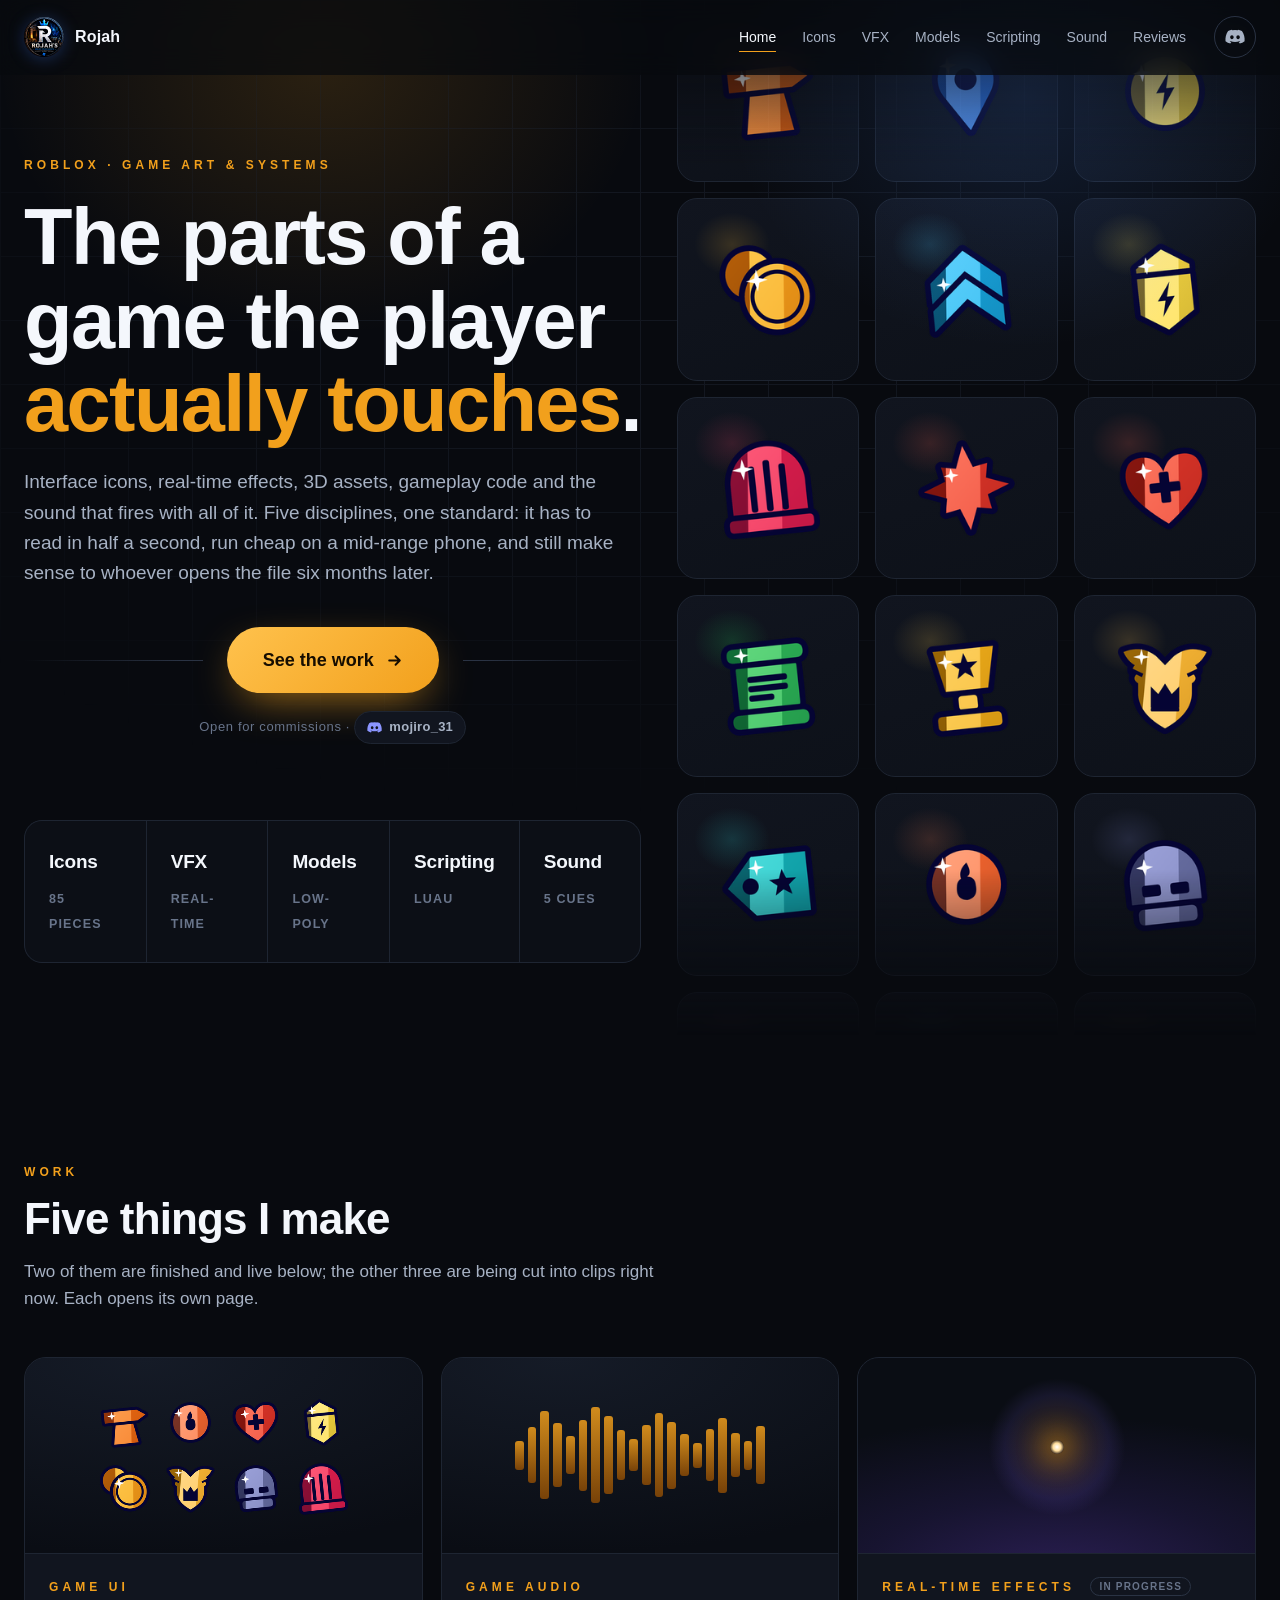
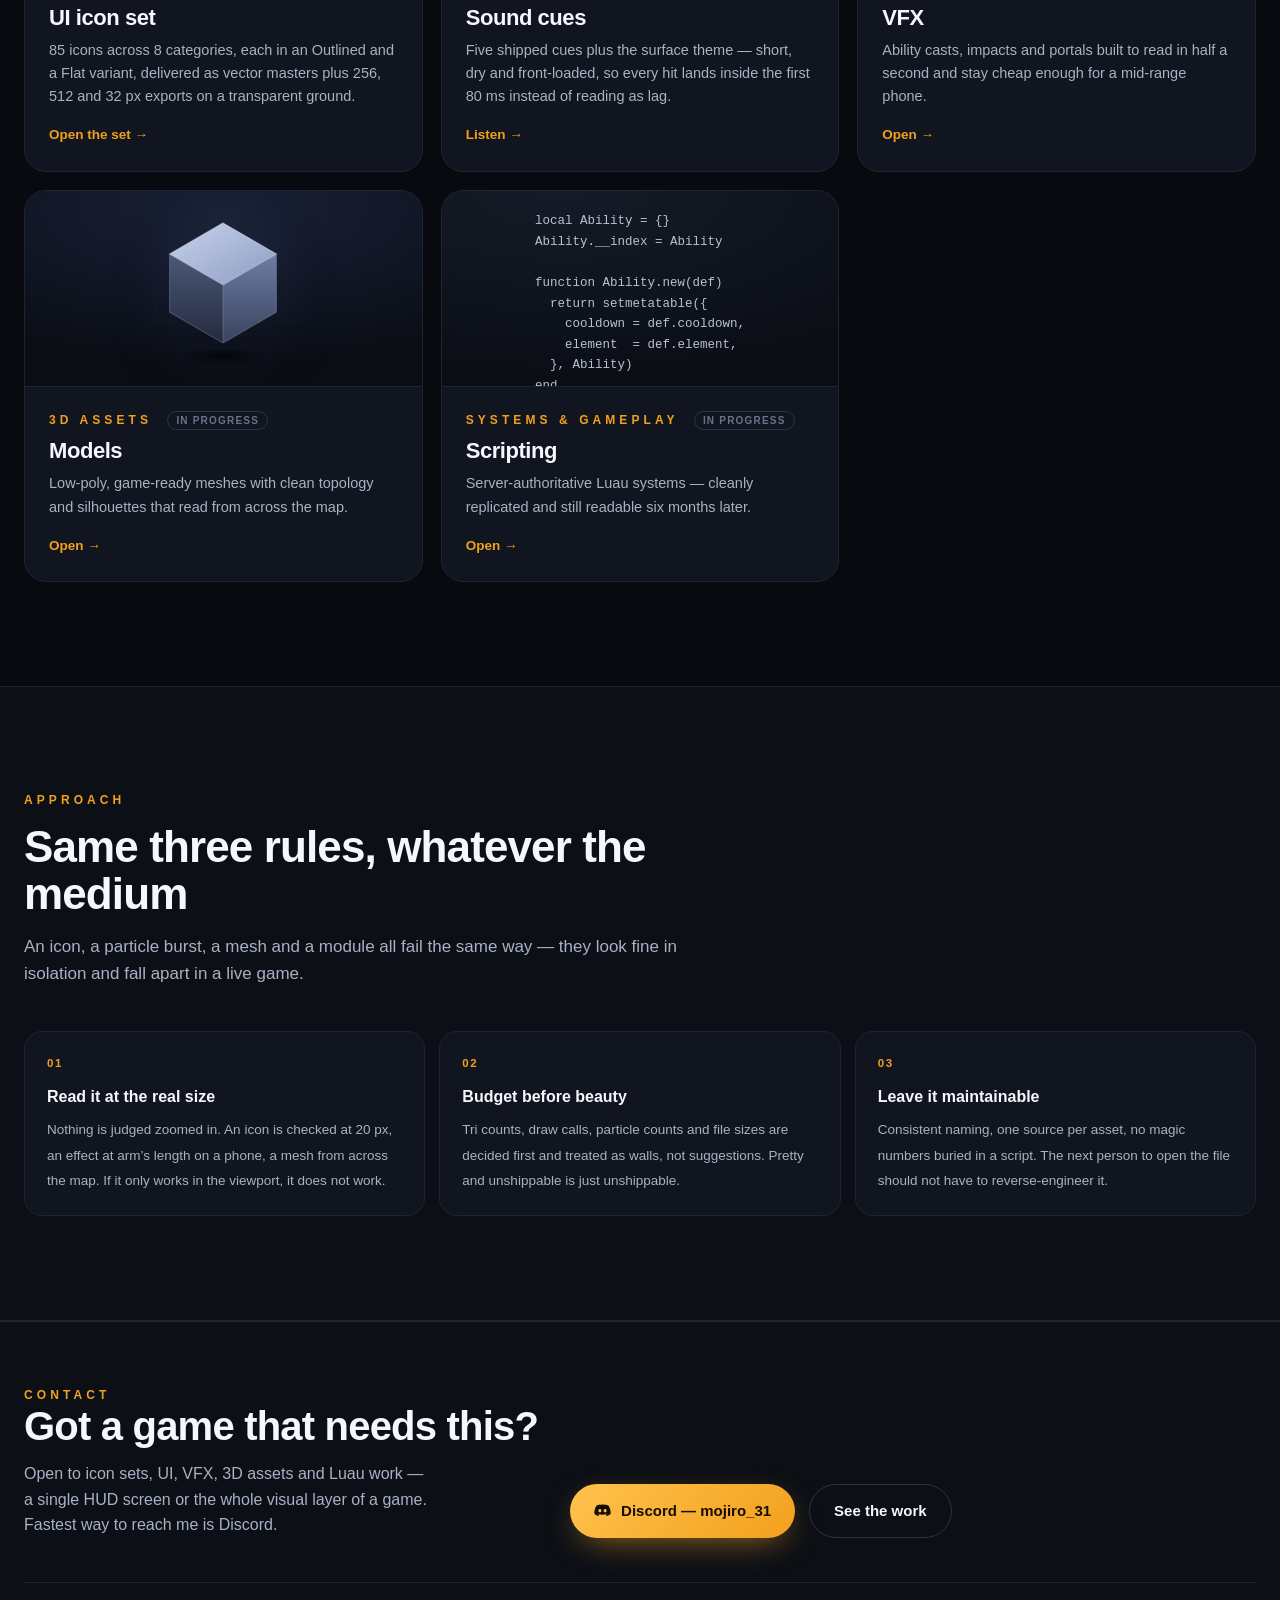
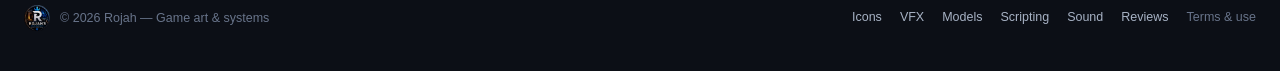
==== commit 8d051a7e: "Armour showcase moved into Models" ====
--- a/index.html
+++ b/index.html
@@ -21,7 +21,7 @@
 <nav class="nav" id="nav">
   <div class="wrap">
     <a class="brand" href="index.html"><span class="mk"><img src="assets/brand-sm.png" alt="" draggable="false"></span> Rojah</a>
-    <div class="navlinks"><a href="index.html" class=on>Home</a><a href="icons.html">Icons</a><a href="vfx.html">VFX</a><a href="models.html">Models</a><a href="scripting.html">Scripting</a><a href="sounds.html">Sound</a><a href="armour.html">Armour</a><a href="reviews.html">Reviews</a></div>
+    <div class="navlinks"><a href="index.html" class=on>Home</a><a href="icons.html">Icons</a><a href="vfx.html">VFX</a><a href="models.html">Models</a><a href="scripting.html">Scripting</a><a href="sounds.html">Sound</a><a href="reviews.html">Reviews</a></div>
     <button class="navcta dsc" data-copy="mojiro_31" data-tip="Add me on Discord — mojiro_31"
       aria-label="Add me on Discord, opens instructions"><svg viewBox="0 0 24 24" fill="currentColor" aria-hidden="true"><path d="M20.3 4.9A19 19 0 0 0 15.6 3.4l-.2.4a17.6 17.6 0 0 0-6.7 0l-.3-.4A19 19 0 0 0 3.7 4.9C1 9 .3 13 .6 17a19.2 19.2 0 0 0 5.8 2.9l1.2-1.9a12.4 12.4 0 0 1-1.9-.9l.5-.4a13.7 13.7 0 0 0 11.7 0l.5.4a12.4 12.4 0 0 1-2 .9l1.3 1.9a19.1 19.1 0 0 0 5.8-2.9c.4-4.7-.7-8.6-3.2-12.1ZM8.3 14.6c-1.1 0-2.1-1-2.1-2.3s.9-2.3 2.1-2.3c1.2 0 2.1 1 2.1 2.3s-.9 2.3-2.1 2.3Zm7.4 0c-1.2 0-2.1-1-2.1-2.3s.9-2.3 2.1-2.3 2.1 1 2.1 2.3-.9 2.3-2.1 2.3Z"/></svg></button>
   </div>
@@ -195,7 +195,6 @@
         <a href="models.html">Models</a>
         <a href="scripting.html">Scripting</a>
         <a href="sounds.html">Sound</a>
-        <a href="armour.html">Armour</a>
         <a href="reviews.html">Reviews</a>
         <a href="terms.html">Terms &amp; use</a>
       </span>
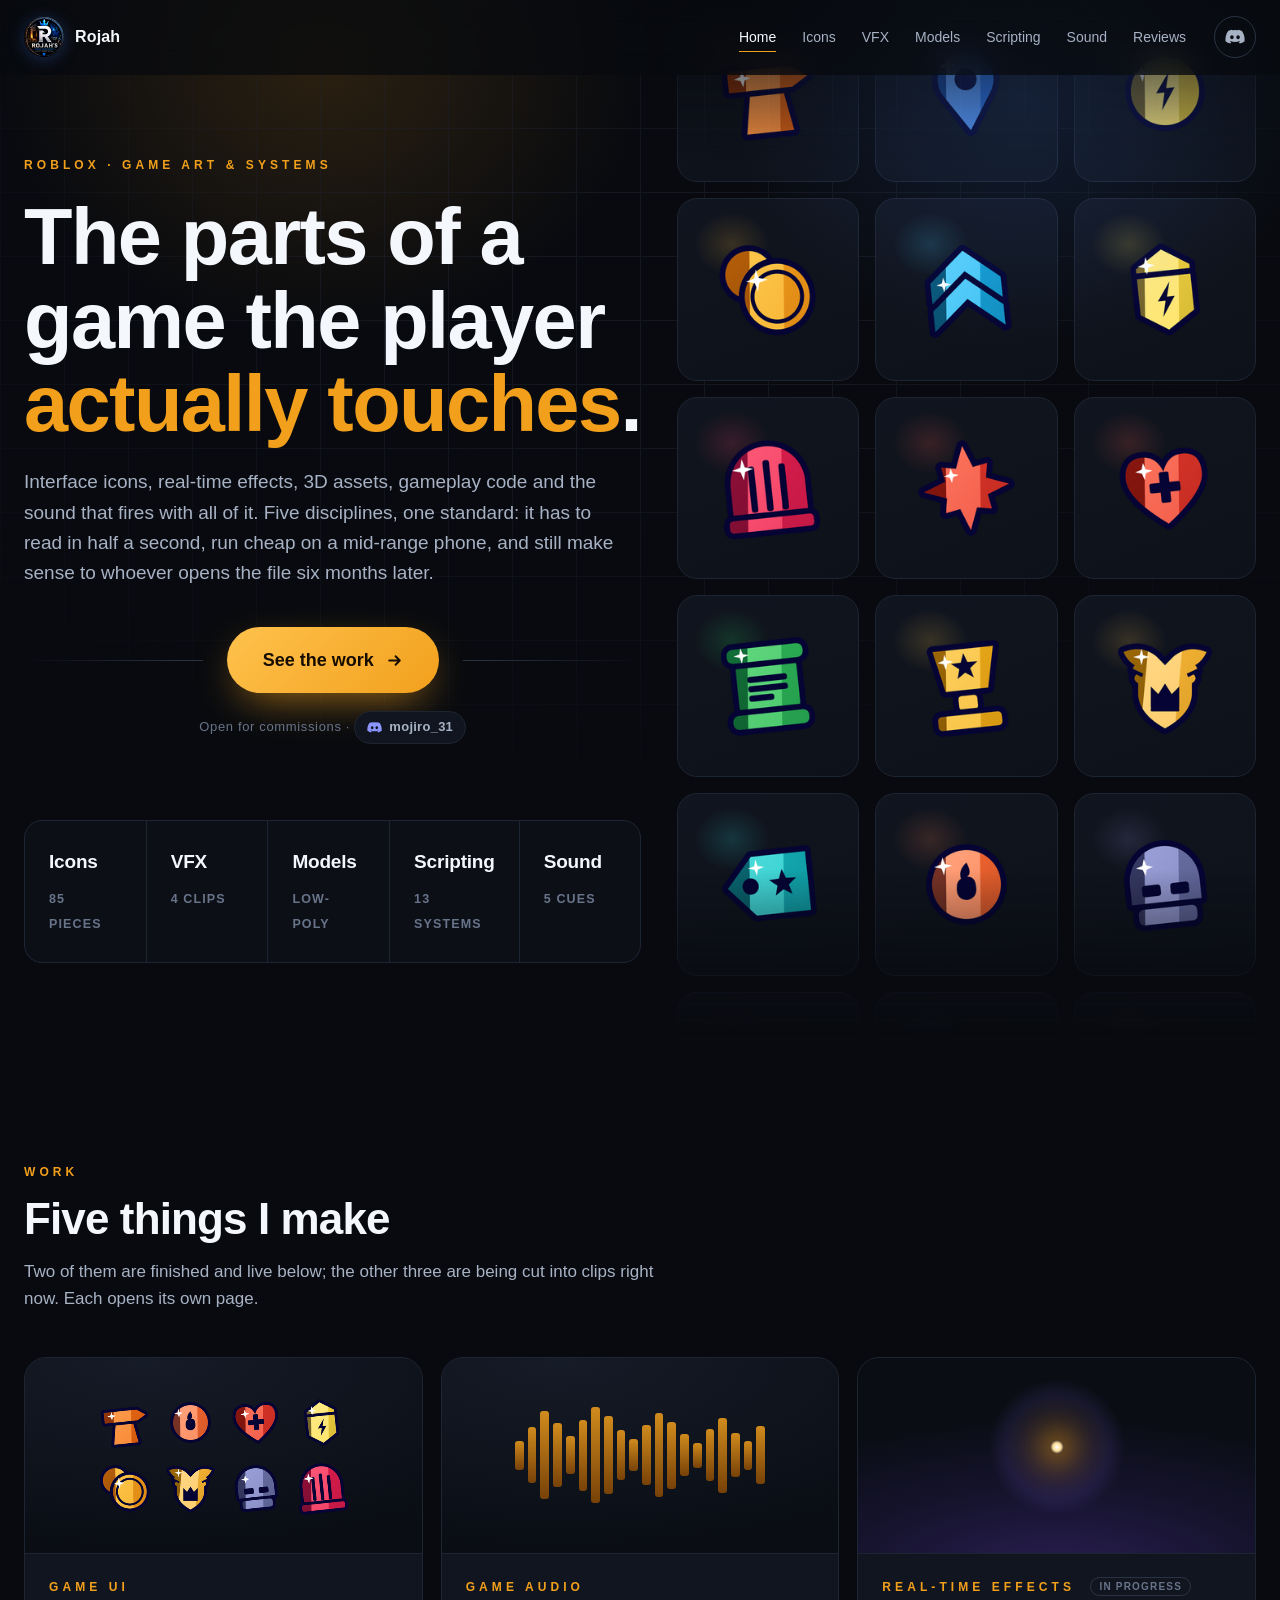
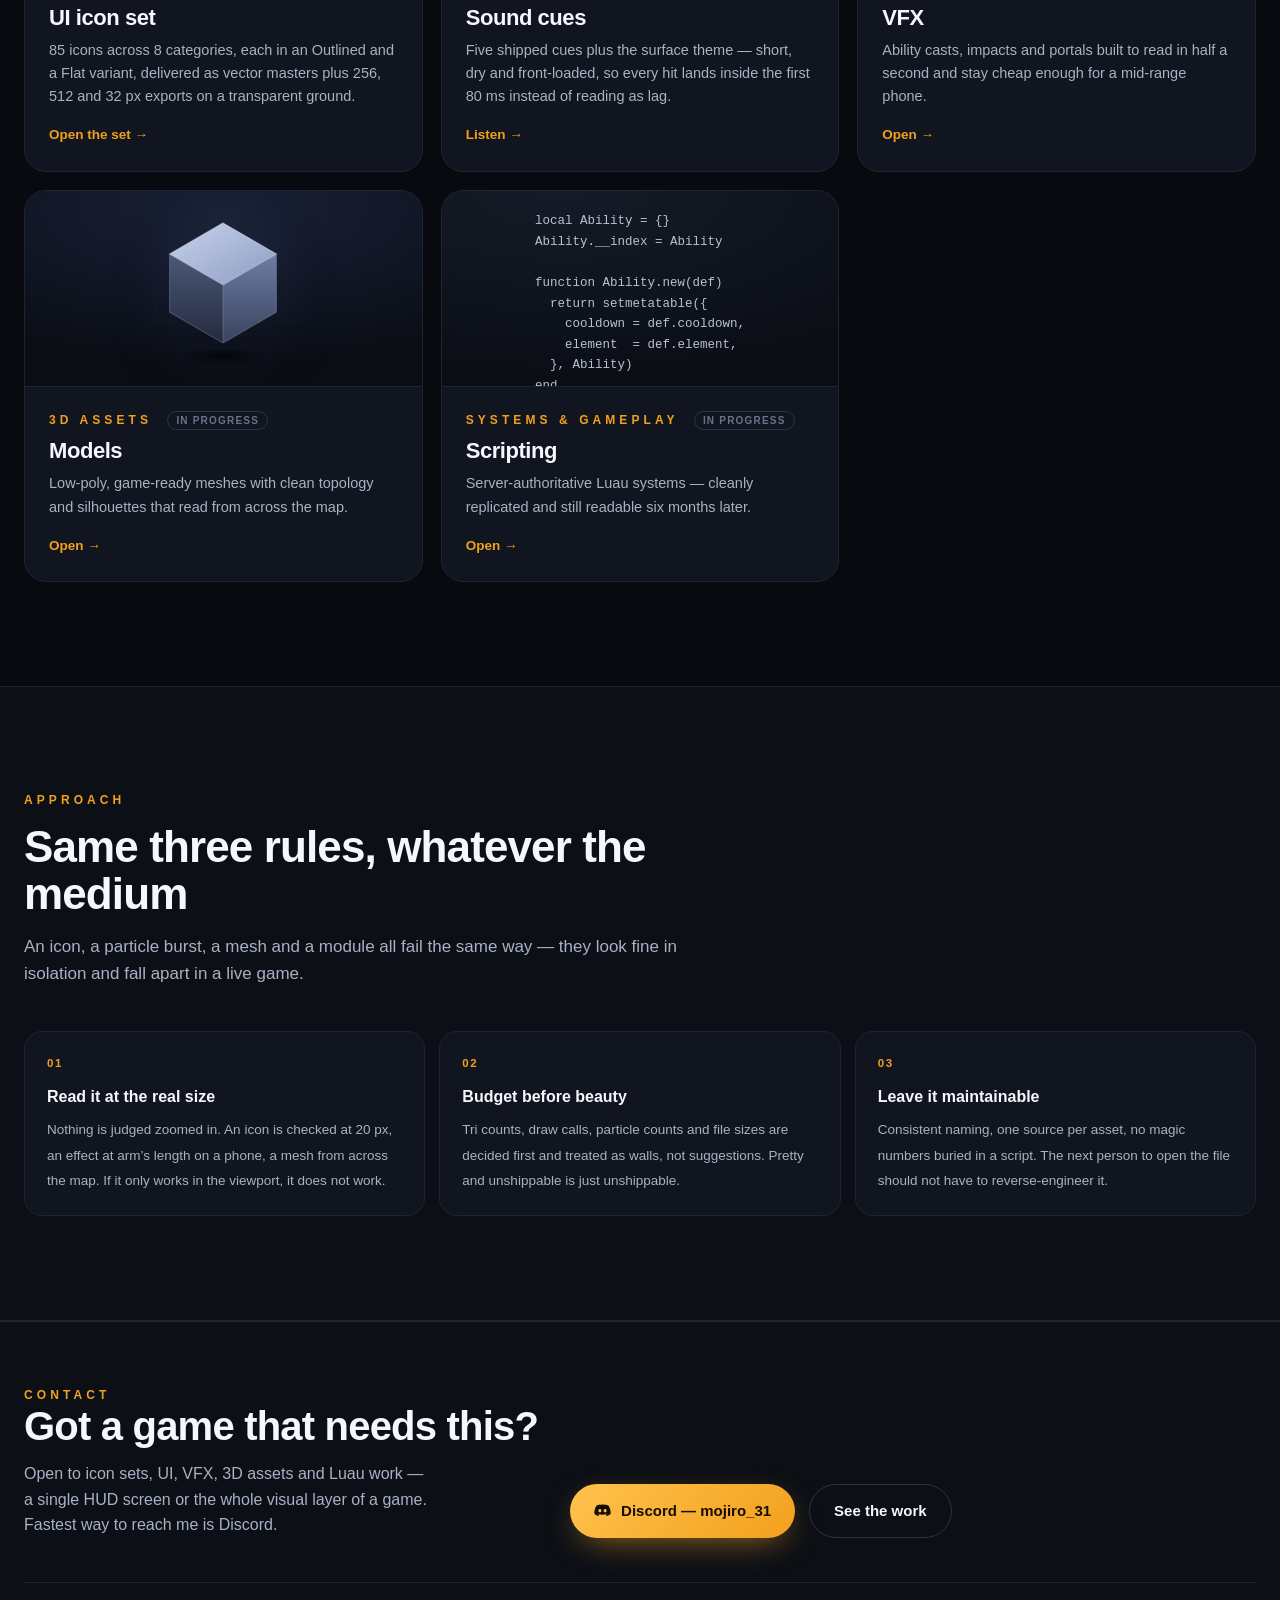
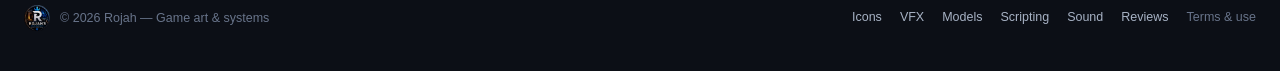
==== commit 8304981e: "Scripting: 13 system clips; VFX: 4 ability clips" ====
--- a/index.html
+++ b/index.html
@@ -48,9 +48,9 @@
           <svg viewBox="0 0 24 24" fill="currentColor" aria-hidden="true"><path d="M20.3 4.9A19 19 0 0 0 15.6 3.4l-.2.4a17.6 17.6 0 0 0-6.7 0l-.3-.4A19 19 0 0 0 3.7 4.9C1 9 .3 13 .6 17a19.2 19.2 0 0 0 5.8 2.9l1.2-1.9a12.4 12.4 0 0 1-1.9-.9l.5-.4a13.7 13.7 0 0 0 11.7 0l.5.4a12.4 12.4 0 0 1-2 .9l1.3 1.9a19.1 19.1 0 0 0 5.8-2.9c.4-4.7-.7-8.6-3.2-12.1ZM8.3 14.6c-1.1 0-2.1-1-2.1-2.3s.9-2.3 2.1-2.3c1.2 0 2.1 1 2.1 2.3s-.9 2.3-2.1 2.3Zm7.4 0c-1.2 0-2.1-1-2.1-2.3s.9-2.3 2.1-2.3 2.1 1 2.1 2.3-.9 2.3-2.1 2.3Z"/></svg><b>mojiro_31</b></button></p>
       <div class="stats disc">
         <a class="stat" href="icons.html"><b>Icons</b><span>85 pieces</span></a>
-        <a class="stat" href="vfx.html"><b>VFX</b><span>Real-time</span></a>
+        <a class="stat" href="vfx.html"><b>VFX</b><span>4 clips</span></a>
         <a class="stat" href="models.html"><b>Models</b><span>Low-poly</span></a>
-        <a class="stat" href="scripting.html"><b>Scripting</b><span>Luau</span></a>
+        <a class="stat" href="scripting.html"><b>Scripting</b><span>13 systems</span></a>
         <a class="stat" href="sounds.html"><b>Sound</b><span>5 cues</span></a>
       </div>
     </div>
--- a/css/style.css
+++ b/css/style.css
@@ -10,6 +10,7 @@
 *{margin:0;padding:0;box-sizing:border-box}
 [hidden]{display:none!important}
 html{scroll-behavior:smooth;scroll-padding-top:94px}
+html:has(.subnav){scroll-padding-top:142px}   /* під шапкою ще й підменю розділів */
 body{
   background:var(--bg);color:var(--ink);
   font-family:Inter,-apple-system,BlinkMacSystemFont,"Segoe UI",Roboto,sans-serif;
@@ -507,7 +508,7 @@
 .vmeta b{font-size:14px;color:var(--ink)}
 .vmeta span{color:var(--gold);font-weight:600}
 .vmeta time{color:var(--ink-3);margin-left:auto}
-.shotcard{width:auto;max-width:min(900px,100%);background:transparent;border:none}
+.shotcard{width:auto;max-width:min(1180px,100%);background:transparent;border:none}
 #shotimg{max-width:100%;max-height:82vh;width:auto;border-radius:16px;border:1px solid var(--line-2);display:block}
 .shotcard .x{background:rgba(10,13,20,.75);border:1px solid var(--line-2)}
 
@@ -526,30 +527,110 @@
 
 
 /* ---------- armour sets ---------- */
-.armour{display:flex;flex-direction:column;gap:20px}
-.aset{display:grid;grid-template-columns:minmax(0,300px) minmax(0,1fr);gap:26px;
-  border:1px solid var(--line);border-left:3px solid var(--c,var(--line-2));
-  border-radius:20px;background:var(--panel);padding:22px;transition:border-color .3s,transform .3s var(--ease)}
-.aset:hover{transform:translateY(-3px);border-color:var(--line-2);border-left-color:var(--c)}
-.aworn{border-radius:14px;overflow:hidden;background:#0A0D14;aspect-ratio:4/5;
-  display:grid;place-items:center}
-.aworn img{width:100%;height:100%;object-fit:cover}
-.ahold{display:flex;flex-direction:column;align-items:center;gap:6px;color:var(--ink-3);text-align:center;padding:20px}
+/* Один широкий кадр на сет: манекен у зборі + усі сім предметів. Сети згруповані
+   за рідкістю, колір тиру приходить з armour.json у змінній --c. */
+.armour{display:flex;flex-direction:column;gap:18px}
+
+/* заголовок тиру */
+.atier{display:flex;align-items:center;gap:12px;margin:20px 0 0}
+.atier:first-child{margin-top:2px}
+.atdot{width:9px;height:9px;border-radius:50%;background:var(--c);
+  box-shadow:0 0 0 4px color-mix(in srgb,var(--c) 14%,transparent)}
+.atier b{font-family:"Space Grotesk",sans-serif;font-size:12.5px;font-weight:700;
+  letter-spacing:.16em;text-transform:uppercase;color:var(--c)}
+.atier i{font-style:normal;font-size:12px;letter-spacing:.04em;color:var(--ink-3)}
+.atier u{flex:1;height:1px;text-decoration:none;
+  background:linear-gradient(90deg,color-mix(in srgb,var(--c) 40%,transparent),transparent)}
+
+/* картка сету: кадр ліворуч, опис праворуч */
+.aset{position:relative;display:grid;grid-template-columns:minmax(0,1.28fr) minmax(0,.92fr);
+  gap:26px;align-items:center;padding:18px;
+  border:1px solid var(--line);border-left:3px solid var(--c,var(--line-2));border-radius:20px;
+  background:var(--panel);overflow:hidden;
+  transition:border-color .3s,transform .3s var(--ease),box-shadow .3s}
+.aset::after{content:"";position:absolute;inset:0;border-radius:20px;pointer-events:none;opacity:0;
+  background:radial-gradient(70% 130% at 0% 50%,color-mix(in srgb,var(--c) 11%,transparent),transparent 68%);
+  transition:opacity .35s}
+.aset:hover{transform:translateY(-3px);border-color:var(--line-2);border-left-color:var(--c);
+  box-shadow:0 20px 44px -30px color-mix(in srgb,var(--c) 65%,#000)}
+.aset:hover::after{opacity:1}
+
+/* сам кадр — кнопка, поки картинки немає, вона вимкнена */
+.asheet{position:relative;display:block;width:100%;padding:0;aspect-ratio:16/8;
+  border-radius:14px;overflow:hidden;background:#0A0D14;border:1px solid var(--line);cursor:zoom-in}
+.asheet[disabled]{cursor:default}
+.asheet img{width:100%;height:100%;object-fit:cover;display:block;
+  transition:transform .6s var(--ease)}
+/* світлий фон знімальної кімнати інакше б'є по очах на темній сторінці — гасимо краї */
+.asheet::after{content:"";position:absolute;inset:0;border-radius:14px;pointer-events:none;
+  box-shadow:inset 0 0 0 1px rgba(255,255,255,.05),
+             inset 0 -52px 60px -44px rgba(6,8,13,.8),
+             inset 0 46px 60px -46px rgba(6,8,13,.55)}
+.aset.has-sheet:hover .asheet img{transform:scale(1.025)}
+.asheet:focus-visible{outline:2px solid var(--c);outline-offset:2px}
+.ahold{display:flex;flex-direction:column;align-items:center;justify-content:center;gap:6px;
+  height:100%;padding:20px;text-align:center;color:var(--ink-3);
+  background:repeating-linear-gradient(135deg,#0E1218 0 7px,#141922 7px 14px)}
 .ahold span{font-family:"Space Grotesk",sans-serif;font-size:19px;color:var(--c,var(--ink-2))}
 .ahold i{font-style:normal;font-size:12px;letter-spacing:.08em;text-transform:uppercase}
-.ahead{display:flex;align-items:center;gap:12px;margin-bottom:10px}
-.ahead h3{font-size:24px}
+
+/* номер сету і підказка «відкрити більшим» поверх кадру */
+.anum,.azoom{position:absolute;background:rgba(8,10,15,.74);border:1px solid rgba(255,255,255,.14);
+  backdrop-filter:blur(3px)}
+.anum{top:10px;left:10px;padding:3px 9px;border-radius:999px;color:var(--c);
+  font-family:"Space Grotesk",sans-serif;font-size:11.5px;font-weight:700;letter-spacing:.12em}
+.azoom{right:10px;bottom:10px;display:grid;place-items:center;width:30px;height:30px;border-radius:9px;
+  color:#EAF0FA;opacity:0;transform:translateY(5px);transition:opacity .25s,transform .25s var(--ease)}
+.azoom svg{width:15px;height:15px}
+.aset.has-sheet:hover .azoom,.asheet:focus-visible .azoom{opacity:1;transform:none}
+
+/* опис */
+.abody{align-self:center}
+.ahead{display:flex;align-items:center;gap:12px;flex-wrap:wrap;margin-bottom:10px}
+.ahead h3{font-size:26px}
 .arar{font-style:normal;font-size:11.5px;font-weight:700;letter-spacing:.12em;text-transform:uppercase;
   color:var(--c);border:1px solid var(--c);border-radius:999px;padding:4px 11px;opacity:.9}
-.abody p{font-size:14.5px;color:var(--ink-2);max-width:72ch}
-.apieces{display:grid;grid-template-columns:repeat(7,minmax(0,1fr));gap:10px;margin-top:20px}
-.apiece{margin:0;text-align:center}
-.apiece img,.apend{display:block;width:100%;aspect-ratio:1;border-radius:10px;
-  background:#0A0D14;border:1px solid var(--line);object-fit:cover}
-.apend{background:repeating-linear-gradient(135deg,#0E1218 0 6px,#141922 6px 12px)}
-.apiece figcaption{margin-top:7px;font-size:11px;color:var(--ink-3);letter-spacing:.04em}
-@media (max-width:900px){
-  .aset{grid-template-columns:1fr}
-  .aworn{aspect-ratio:16/10;max-height:320px}
-  .apieces{grid-template-columns:repeat(4,minmax(0,1fr))}
-}
+.abody p{font-size:14.5px;color:var(--ink-2);max-width:58ch}
+.apieces{display:flex;flex-wrap:wrap;gap:7px;margin-top:16px}
+.apieces span{font-size:11.5px;font-weight:600;color:var(--ink-3);border:1px solid var(--line);
+  border-radius:999px;padding:5px 12px;transition:color .25s,border-color .25s}
+.aset:hover .apieces span{color:var(--ink-2);border-color:var(--line-2)}
+.anote{margin-top:14px;font-size:11.5px;letter-spacing:.04em;color:var(--ink-3)}
+
+@media (max-width:980px){
+  .aset{grid-template-columns:1fr;gap:18px}
+  .abody p{max-width:none}
+  .ahead h3{font-size:23px}
+  .azoom{opacity:1;transform:none}
+}
+
+/* ---------- підменю розділів на сторінці ---------- */
+.subnav{position:sticky;top:74px;z-index:40;background:rgba(8,10,15,.86);backdrop-filter:blur(10px);
+  border-block:1px solid var(--line)}
+.subnav .wrap{display:flex;gap:6px;overflow-x:auto;scrollbar-width:none}
+.subnav .wrap::-webkit-scrollbar{display:none}
+.subnav a{position:relative;flex:none;display:flex;align-items:baseline;gap:8px;
+  padding:14px 16px;font-size:14px;font-weight:600;color:var(--ink-3);white-space:nowrap;
+  transition:color .25s}
+.subnav a i{font-style:normal;font-size:11.5px;font-weight:500;color:var(--ink-3);opacity:.75}
+.subnav a::after{content:"";position:absolute;left:16px;right:16px;bottom:-1px;height:2px;
+  background:var(--gold);border-radius:2px;transform:scaleX(0);transform-origin:left;
+  transition:transform .3s var(--ease)}
+.subnav a:hover{color:var(--ink-2)}
+.subnav a.on{color:var(--ink)}
+.subnav a.on i{color:var(--gold);opacity:1}
+.subnav a.on::after{transform:scaleX(1)}
+@media (max-width:620px){
+  .subnav{top:0}
+  .subnav a{padding:12px 12px;font-size:13px}
+  .subnav a i{display:none}
+}
+
+/* стиль зброї всередині чипа з назвою */
+.apieces span i{font-style:normal;margin-left:7px;font-size:10.5px;font-weight:500;
+  color:var(--ink-3);opacity:.7;letter-spacing:.04em;text-transform:uppercase}
+.aset:hover .apieces span i{opacity:.9}
+
+/* картка на всю ширину сітки — оглядовий кадр розділу */
+.wk.wide{grid-column:1/-1}
+.wk .wkmedia:has(img){cursor:zoom-in}   /* відео не збільшується, воно грає */
